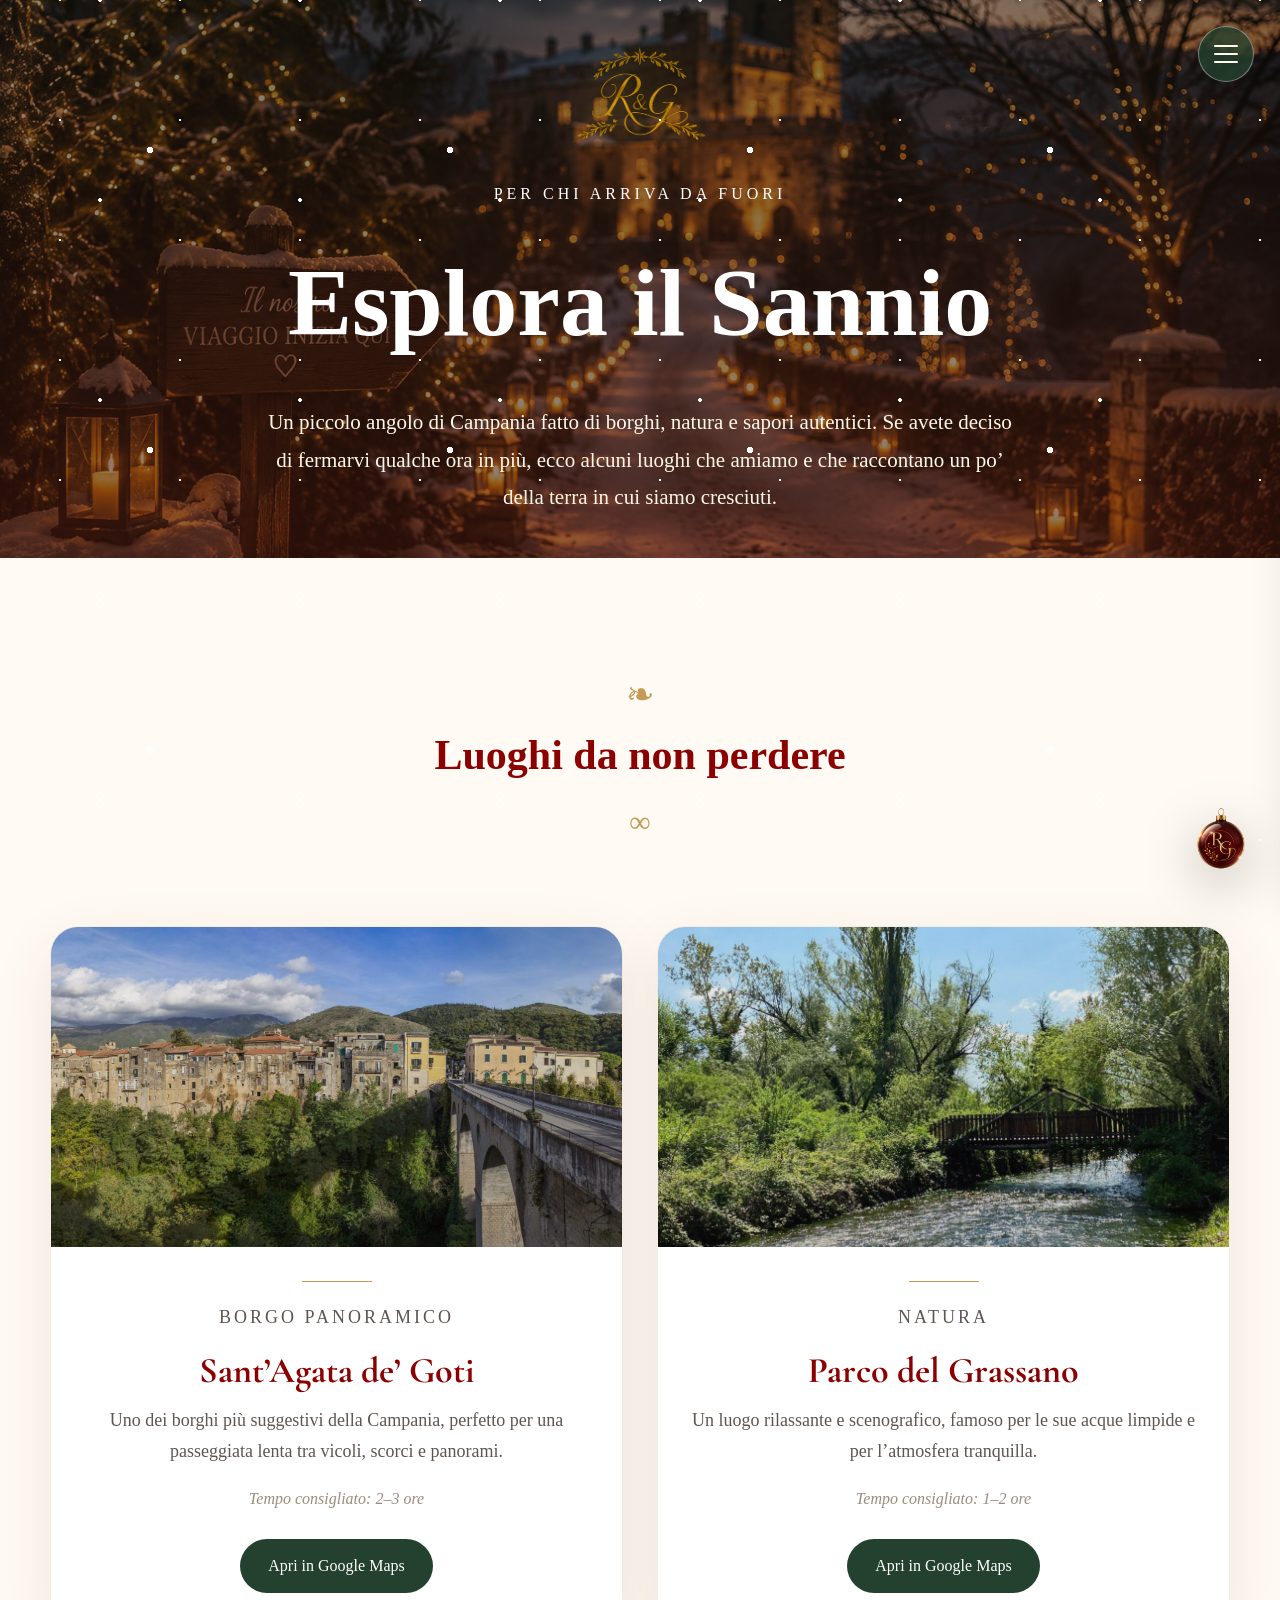
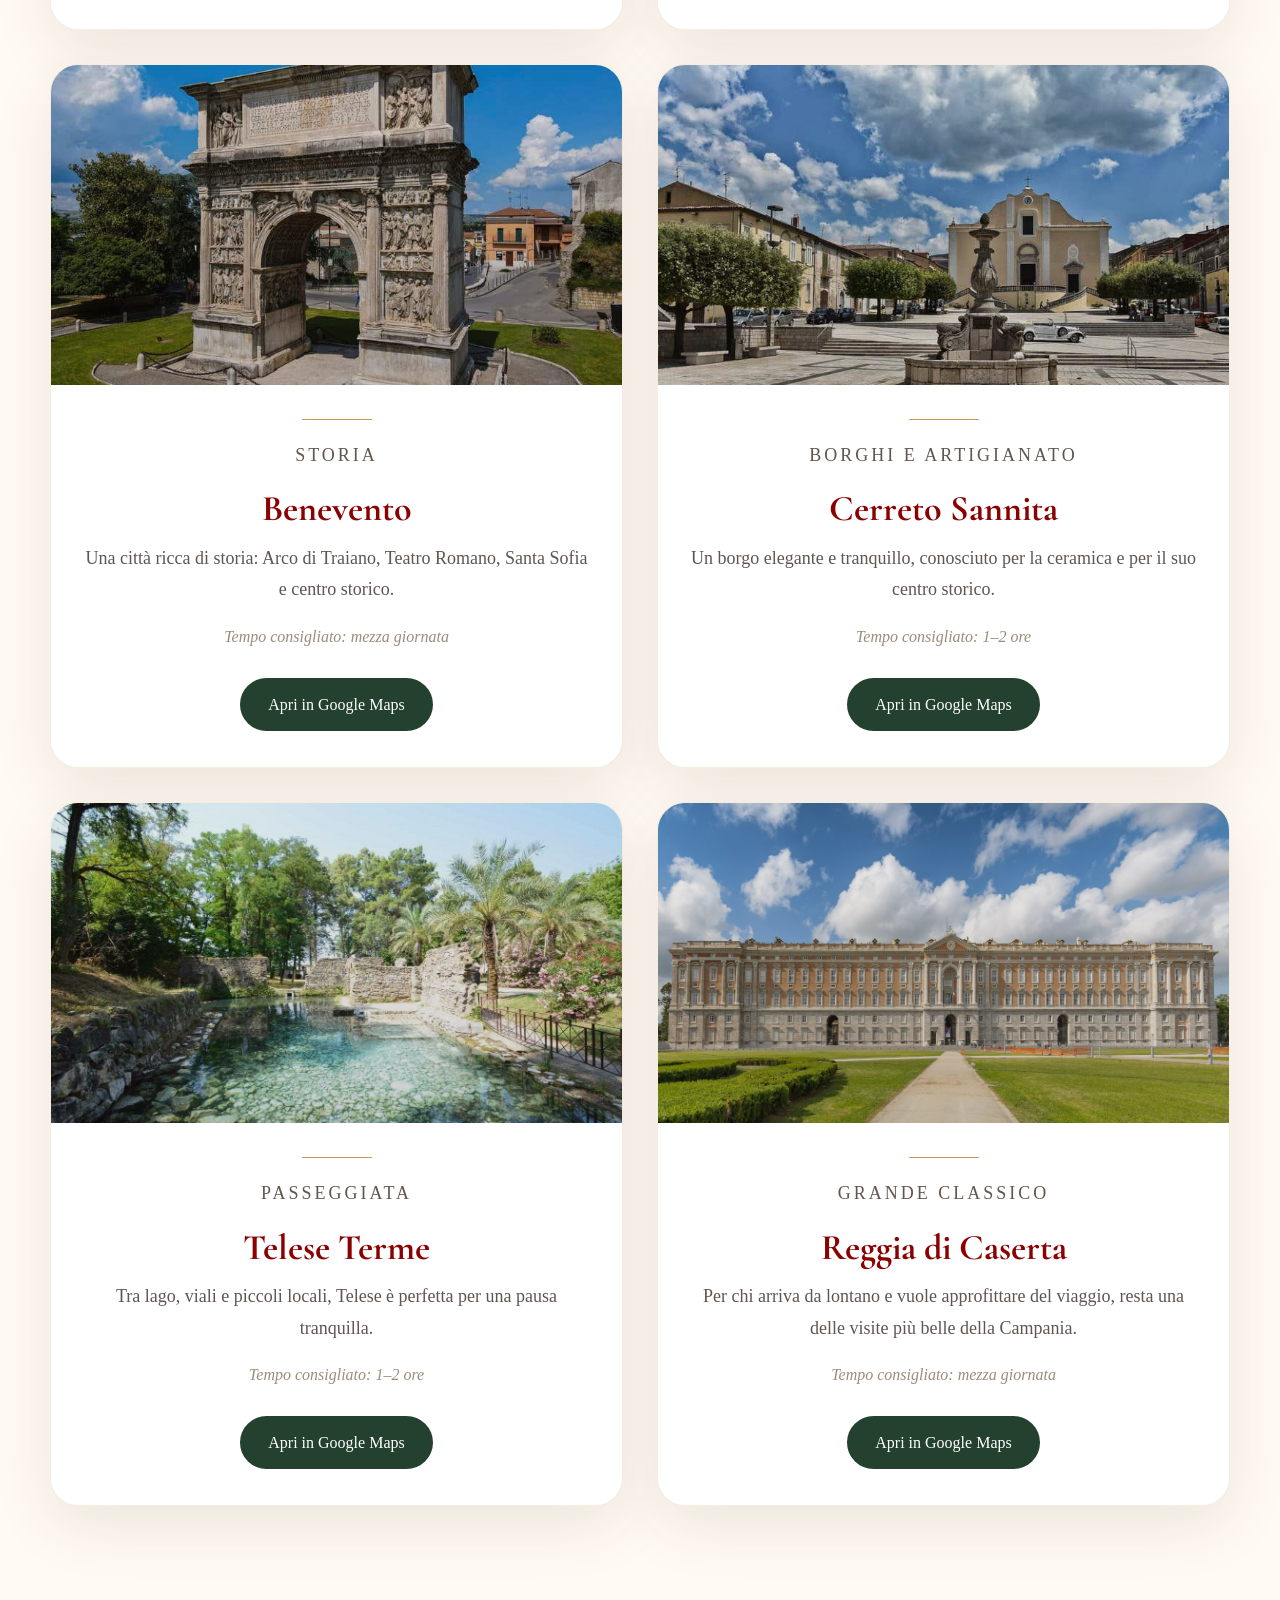
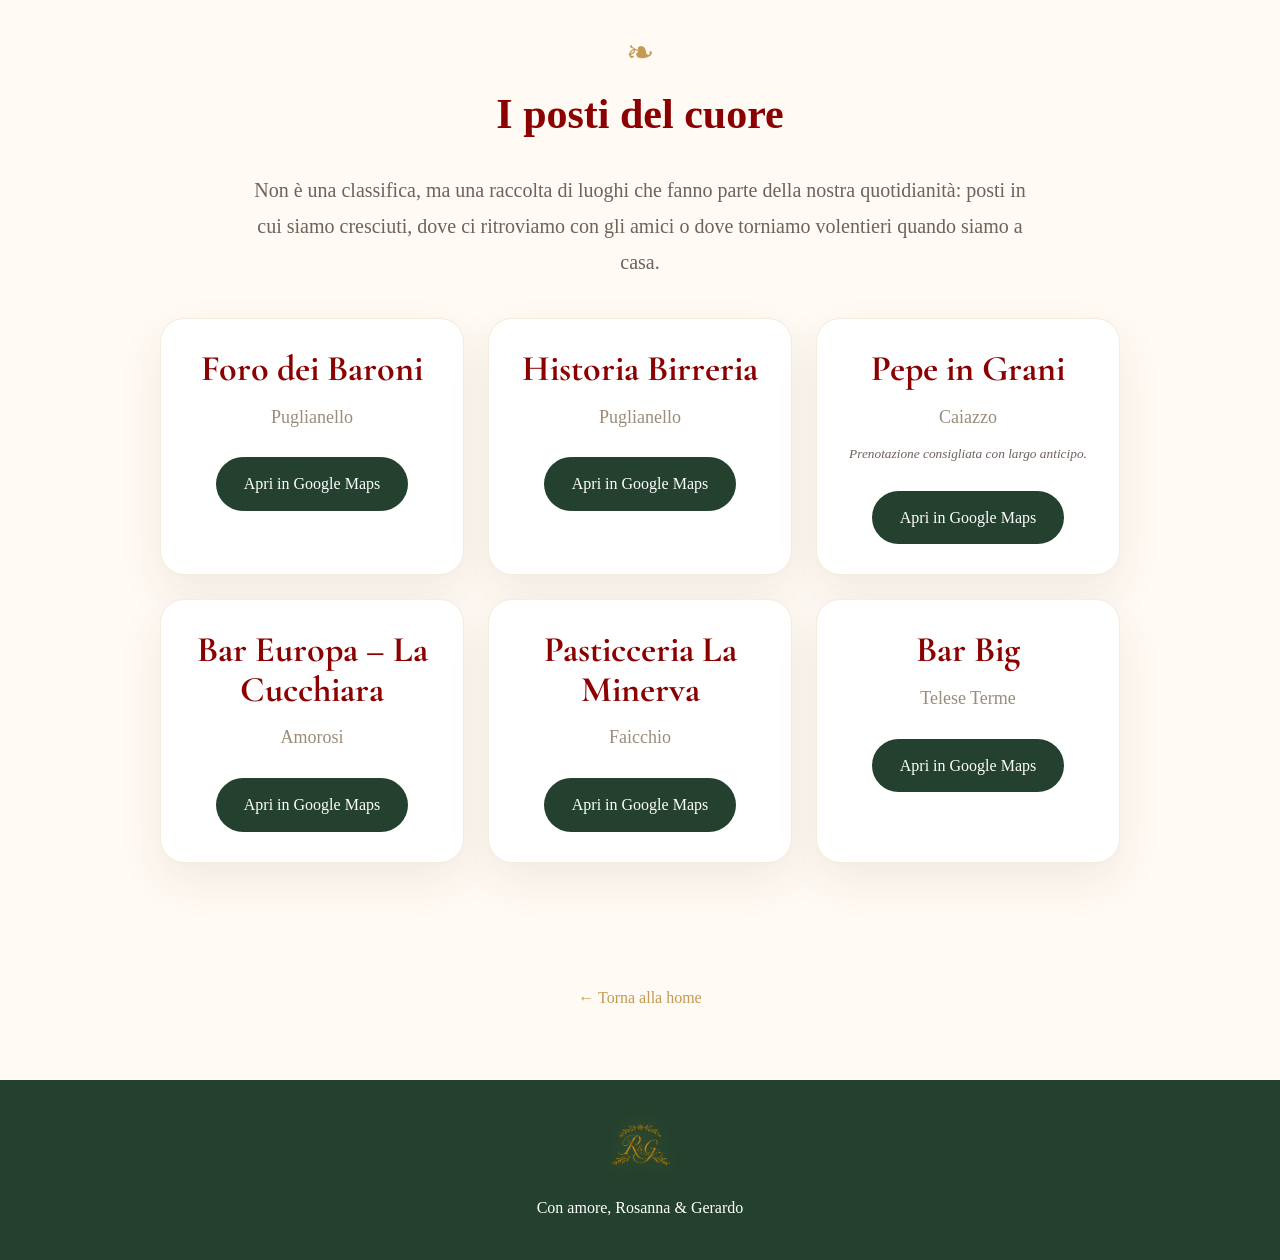
==== esplora/index.html @ 952ed840 "Aggiunta sezione esplora" ====
<!DOCTYPE html>
<html lang="it">
<head>
  <meta charset="UTF-8">
  <meta name="viewport" content="width=device-width, initial-scale=1.0">

  <title>Esplora il Sannio | Rosanna & Gerardo</title>

  <link rel="preconnect" href="https://fonts.googleapis.com">
  <link rel="preconnect" href="https://fonts.gstatic.com" crossorigin>
  <link href="https://fonts.googleapis.com/css2?family=Cormorant+Garamond:ital,wght@0,300;0,400;0,600;1,300;1,400;1,600&display=swap" rel="stylesheet">

  <link rel="stylesheet" href="../style.css?v=29">
</head>

<body class="esplora-page">

  <div class="snow"></div>

  <button class="menu-toggle" id="menuToggle" aria-label="Apri menu">
    <span></span>
    <span></span>
    <span></span>
  </button>

  <div class="side-overlay" id="sideOverlay"></div>

  <aside class="side-menu" id="sideMenu">
    <img src="../images/logo-hero.png" alt="Logo Rosanna e Gerardo" class="side-logo">

    <nav class="side-nav">
      <a href="../">Home</a>
      <a href="../location/">Location</a>
      <a href="../esplora/">Esplora il Sannio</a>
      <a href="../regali/">Lista Nozze</a>
    </nav>
  </aside>

  <header class="esplora-hero">
    <div class="hero">
      <img src="../images/logo-hero.png" alt="Logo Rosanna e Gerardo" class="hero-logo">

      <p class="eyebrow">Per chi arriva da fuori</p>
      <h1>Esplora il Sannio</h1>

      <p class="esplora-hero-text">
        Un piccolo angolo di Campania fatto di borghi, natura e sapori autentici.
        Se avete deciso di fermarvi qualche ora in più, ecco alcuni luoghi che amiamo
        e che raccontano un po’ della terra in cui siamo cresciuti.
      </p>
    </div>
  </header>

  <main class="esplora-main">

    <section class="esplora-intro">
      <p class="decor">❧</p>
      <h2>Luoghi da non perdere</h2>
      <p class="decor-line">∞</p>
    </section>

    <section class="must-see-grid">

      <article class="must-see-card">
        <div class="must-see-image santagata"></div>
        <div class="must-see-content">
          <p class="must-see-label">Borgo panoramico</p>
          <h3>Sant’Agata de’ Goti</h3>
          <p>
            Uno dei borghi più suggestivi della Campania, perfetto per una passeggiata lenta
            tra vicoli, scorci e panorami.
          </p>
          <span>Tempo consigliato: 2–3 ore</span>
          <a class="map-button" href="https://www.google.com/maps/search/?api=1&query=Sant%27Agata%20de%27%20Goti%20BN" target="_blank" rel="noopener noreferrer">
            Apri in Google Maps
          </a>
        </div>
      </article>

      <article class="must-see-card">
        <div class="must-see-image grassano"></div>
        <div class="must-see-content">
          <p class="must-see-label">Natura</p>
          <h3>Parco del Grassano</h3>
          <p>
            Un luogo rilassante e scenografico, famoso per le sue acque limpide
            e per l’atmosfera tranquilla.
          </p>
          <span>Tempo consigliato: 1–2 ore</span>
          <a class="map-button" href="https://www.google.com/maps/search/?api=1&query=Parco%20del%20Grassano%20San%20Salvatore%20Telesino%20BN" target="_blank" rel="noopener noreferrer">
            Apri in Google Maps
          </a>
        </div>
      </article>

      <article class="must-see-card">
        <div class="must-see-image benevento"></div>
        <div class="must-see-content">
          <p class="must-see-label">Storia</p>
          <h3>Benevento</h3>
          <p>
            Una città ricca di storia: Arco di Traiano, Teatro Romano, Santa Sofia
            e centro storico.
          </p>
          <span>Tempo consigliato: mezza giornata</span>
          <a class="map-button" href="https://www.google.com/maps/search/?api=1&query=Benevento%20centro%20storico" target="_blank" rel="noopener noreferrer">
            Apri in Google Maps
          </a>
        </div>
      </article>

      <article class="must-see-card">
        <div class="must-see-image cerreto"></div>
        <div class="must-see-content">
          <p class="must-see-label">Borghi e artigianato</p>
          <h3>Cerreto Sannita</h3>
          <p>
            Un borgo elegante e tranquillo, conosciuto per la ceramica
            e per il suo centro storico.
          </p>
          <span>Tempo consigliato: 1–2 ore</span>
          <a class="map-button" href="https://www.google.com/maps/search/?api=1&query=Cerreto%20Sannita%20BN" target="_blank" rel="noopener noreferrer">
            Apri in Google Maps
          </a>
        </div>
      </article>

      <article class="must-see-card">
        <div class="must-see-image telese"></div>
        <div class="must-see-content">
          <p class="must-see-label">Passeggiata</p>
          <h3>Telese Terme</h3>
          <p>
            Tra lago, viali e piccoli locali, Telese è perfetta per una pausa tranquilla.
          </p>
          <span>Tempo consigliato: 1–2 ore</span>
          <a class="map-button" href="https://www.google.com/maps/search/?api=1&query=Telese%20Terme%20BN" target="_blank" rel="noopener noreferrer">
            Apri in Google Maps
          </a>
        </div>
      </article>

      <article class="must-see-card">
        <div class="must-see-image caserta"></div>
        <div class="must-see-content">
          <p class="must-see-label">Grande classico</p>
          <h3>Reggia di Caserta</h3>
          <p>
            Per chi arriva da lontano e vuole approfittare del viaggio,
            resta una delle visite più belle della Campania.
          </p>
          <span>Tempo consigliato: mezza giornata</span>
          <a class="map-button" href="https://www.google.com/maps/search/?api=1&query=Reggia%20di%20Caserta" target="_blank" rel="noopener noreferrer">
            Apri in Google Maps
          </a>
        </div>
      </article>

    </section>

    <section class="heart-places-section">
      <p class="decor">❧</p>
      <h2>I posti del cuore</h2>

      <p class="heart-places-intro">
        Non è una classifica, ma una raccolta di luoghi che fanno parte della nostra quotidianità:
        posti in cui siamo cresciuti, dove ci ritroviamo con gli amici o dove torniamo volentieri
        quando siamo a casa.
      </p>

      <div class="heart-places-grid">

        <article class="heart-place-card">
          <h3>Foro dei Baroni</h3>
          <p>Puglianello</p>
          <a class="map-button" href="https://www.google.com/maps/search/?api=1&query=Il%20Foro%20dei%20Baroni%20Puglianello%20BN" target="_blank" rel="noopener noreferrer">
            Apri in Google Maps
          </a>
        </article>

        <article class="heart-place-card">
          <h3>Historia Birreria</h3>
          <p>Puglianello</p>
          <a class="map-button" href="https://www.google.com/maps/search/?api=1&query=Historia%20Birreria%20Puglianello%20BN" target="_blank" rel="noopener noreferrer">
            Apri in Google Maps
          </a>
        </article>

        <article class="heart-place-card">
          <h3>Pepe in Grani</h3>
          <p>Caiazzo</p>
          <small>Prenotazione consigliata con largo anticipo.</small>
          <a class="map-button" href="https://www.google.com/maps/search/?api=1&query=Pepe%20in%20Grani%20Caiazzo" target="_blank" rel="noopener noreferrer">
            Apri in Google Maps
          </a>
        </article>

        <article class="heart-place-card">
          <h3>Bar Europa – La Cucchiara</h3>
          <p>Amorosi</p>
          <a class="map-button" href="https://www.google.com/maps/search/?api=1&query=Bar%20Europa%20La%20Cucchiara%20Amorosi%20BN" target="_blank" rel="noopener noreferrer">
            Apri in Google Maps
          </a>
        </article>

        <article class="heart-place-card">
          <h3>Pasticceria La Minerva</h3>
          <p>Faicchio</p>
          <a class="map-button" href="https://www.google.com/maps/search/?api=1&query=Pasticceria%20La%20Minerva%20Faicchio%20BN" target="_blank" rel="noopener noreferrer">
            Apri in Google Maps
          </a>
        </article>

        <article class="heart-place-card">
          <h3>Bar Big</h3>
          <p>Telese Terme</p>
          <a class="map-button" href="https://www.google.com/maps/search/?api=1&query=Bar%20Big%20Telese%20Terme%20BN" target="_blank" rel="noopener noreferrer">
            Apri in Google Maps
          </a>
        </article>

      </div>
    </section>

    <div class="back-home">
      <a href="../">← Torna alla home</a>
    </div>

  </main>

  <footer>
    <img src="../images/logo-hero.png" alt="Logo Rosanna e Gerardo" class="footer-logo">
    <p>Con amore, Rosanna & Gerardo</p>
  </footer>

  <a class="floating-home" href="../" aria-label="Torna alla home">
    <img src="../images/torna-home.png" alt="Torna all’invito">
  </a>

  <script src="../script.js?v=29"></script>

</body>
</html>
---- style.css ----
*{
  box-sizing:border-box;
  margin:0;
  padding:0;
}

html{
  scroll-behavior:smooth;
  width:100%;
  overflow-x:hidden;
}

body{
  width:100%;
  overflow-x:hidden;
  font-family:Georgia,"Times New Roman",serif;
  background:#faf7f2;
  color:#2f2a28;
  line-height:1.6;
}

header{
  min-height:100vh;
  display:flex;
  align-items:center;
  justify-content:center;
  text-align:center;
  padding:40px 20px;
  color:white;
}

/* HOMEPAGE HERO */

.homepage-hero{
  position:relative;
  overflow:hidden;
  background:
    linear-gradient(rgba(18,43,30,.35),rgba(80,20,20,.45)),
    url("images/background-homepage-v2.png")
    center center/cover no-repeat;
  background-color:#120f0d;
}

.hero{
  max-width:850px;
}

.hero-homepage{
  width:100%;
  max-width:1100px;
  min-height:82vh;
  display:flex;
  flex-direction:column;
  align-items:center;
  justify-content:center;
  text-align:center;
  padding:34px 20px;
  position:relative;
  z-index:2;
}

.homepage-logo{
  width:330px;
  max-width:78vw;
  height:auto;
  margin-bottom:26px;
  filter:drop-shadow(0 0 18px rgba(212,175,55,.42));
  animation:fadeInLogo 1.4s ease both;
}

.homepage-eyebrow{
  font-size:14px;
  letter-spacing:6px;
  text-transform:uppercase;
  color:#f0d7a1;
  margin-bottom:16px;
  text-shadow:0 3px 14px rgba(0,0,0,.75);
}

.homepage-names{
  font-family:'Cormorant Garamond', Georgia, serif;
  font-size:clamp(58px,8vw,118px);
  line-height:.92;
  font-weight:600;
  color:#fff7e8;
  margin-bottom:24px;
  text-shadow:
    0 4px 18px rgba(0,0,0,.78),
    0 0 26px rgba(212,175,55,.18);
}

.homepage-date{
  font-size:clamp(21px,2.4vw,32px);
  letter-spacing:4px;
  text-transform:uppercase;
  color:#e9c879;
  text-shadow:0 4px 18px rgba(0,0,0,.78);
}

.homepage-button{
  margin-top:32px;
  display:inline-block;
  padding:15px 34px;
  border-radius:999px;
  text-decoration:none;
  background:rgba(255,255,255,.08);
  border:1px solid rgba(255,255,255,.38);
  color:white;
  backdrop-filter:blur(10px);
  transition:.25s ease;
  box-shadow:0 12px 30px rgba(0,0,0,.18);
}

.homepage-button:hover{
  transform:translateY(-2px);
  background:rgba(255,255,255,.14);
}

.eyebrow{
  text-transform:uppercase;
  letter-spacing:4px;
  margin-bottom:20px;
}

h1{
  font-size:clamp(48px,10vw,96px);
  margin-bottom:20px;
}

.date{
  font-size:24px;
  margin-bottom:30px;
}

.button{
  display:inline-block;
  padding:14px 30px;
  border-radius:999px;
  border:1px solid white;
  text-decoration:none;
  color:white;
}

/* NAVBAR */

nav{
  position:sticky;
  top:0;
  background:rgba(255,250,245,.96);
  backdrop-filter:blur(10px);
  -webkit-backdrop-filter:blur(10px);
  z-index:10;
  border-bottom:1px solid rgba(196,154,84,.14);
  box-shadow:0 10px 30px rgba(80,50,30,.04);
}

nav ul{
  display:flex;
  justify-content:center;
  align-items:center;
  gap:34px;
  list-style:none;
  padding:18px 16px;
  flex-wrap:wrap;
}

nav a{
  position:relative;
  text-decoration:none;
  color:#2f2a28;
  font-size:20px;
  line-height:1;
  transition:.25s ease;
}

nav a:not(.nav-lista-nozze)::after{
  content:"";
  position:absolute;
  left:50%;
  bottom:-9px;
  width:0;
  height:1px;
  background:#c49a54;
  transform:translateX(-50%);
  transition:.25s ease;
}

nav a:not(.nav-lista-nozze):hover{
  color:#8b0000;
}

nav a:not(.nav-lista-nozze):hover::after{
  width:70%;
}

.nav-lista-nozze{
  display:inline-flex;
  align-items:center;
  justify-content:center;
  gap:8px;
  padding:12px 24px;
  border-radius:999px;
  color:#8b0000;
  background:rgba(255,255,255,.58);
  border:1px solid rgba(196,154,84,.34);
  box-shadow:
    0 12px 26px rgba(80,50,30,.08),
    0 0 18px rgba(196,154,84,.12);
  transition:.28s ease;
}

.nav-lista-nozze:hover{
  transform:translateY(-2px);
  background:rgba(255,255,255,.86);
  border-color:rgba(196,154,84,.58);
  box-shadow:
    0 18px 34px rgba(80,50,30,.12),
    0 0 24px rgba(196,154,84,.22);
}

.nav-gift-icon{
  font-size:18px;
  line-height:1;
  display:inline-block;
  transform:translateY(-1px);
}

section{
  padding:80px 20px;
  max-width:1100px;
  margin:auto;
}

h2{
  text-align:center;
  font-size:42px;
  margin-bottom:24px;
  color:#8b0000;
}

.intro{
  text-align:center;
  max-width:700px;
  margin:auto;
}

.countdown-box{
  display:grid;
  grid-template-columns:repeat(4,1fr);
  gap:18px;
  margin-top:40px;
}

.countdown-item{
  background:white;
  border-radius:24px;
  padding:26px 16px;
  text-align:center;
}

.countdown-item span{
  display:block;
  font-size:42px;
  color:#8b0000;
}

.cards{
  display:grid;
  grid-template-columns:repeat(auto-fit,minmax(240px,1fr));
  gap:24px;
}

.card{
  background:white;
  padding:28px;
  border-radius:24px;
}

/* PROGRAMMA PREMIUM */

.programma-section{
  max-width:1180px;
  padding:96px 20px 92px;
  text-align:center;
}

.programma-header{
  max-width:760px;
  margin:0 auto 58px;
}

.programma-top-decoration{
  width:72px;
  height:auto;
  margin:0 auto 20px;
  display:block;
}

.programma-section h2{
  font-size:clamp(42px,6vw,70px);
  letter-spacing:0;
  text-transform:none;
  margin-bottom:14px;
  line-height:1.05;
}

.programma-divider{
  width:210px;
  height:auto;
  margin:0 auto 24px;
  display:block;
}

.programma-subtitle{
  max-width:760px;
  margin:0 auto;
  font-size:21px;
  line-height:1.7;
}

.programma-timeline{
  position:relative;
  max-width:980px;
  margin:42px auto 0;
  display:grid;
  grid-template-columns:repeat(4,1fr);
  gap:26px;
}

.programma-timeline::before{
  content:"";
  position:absolute;
  top:126px;
  left:7%;
  right:7%;
  height:1px;
  background:linear-gradient(90deg, transparent, rgba(196,154,84,.75), transparent);
}

.programma-item{
  position:relative;
  z-index:2;
  text-align:center;
}

.programma-icon-wrapper{
  width:126px;
  height:126px;
  margin:0 auto 28px;
  border:1px solid rgba(196,154,84,.34);
  border-radius:64px 64px 0 0;
  display:flex;
  align-items:center;
  justify-content:center;
  background:#faf7f2;
}

.programma-icon{
  width:66px;
  height:66px;
  object-fit:contain;
}

.programma-dot{
  width:13px;
  height:13px;
  background:#c49a54;
  border-radius:50%;
  margin:-35px auto 28px;
  position:relative;
  z-index:3;
  box-shadow:0 0 0 6px #faf7f2;
}

.programma-time{
  display:inline-block;
  color:#8b0000;
  font-size:30px;
  letter-spacing:2px;
  margin-bottom:16px;
  font-weight:bold;
  line-height:1;
}

.programma-item h3{
  font-size:19px;
  letter-spacing:3px;
  text-transform:uppercase;
  margin-bottom:10px;
  line-height:1.35;
}

.programma-small-divider{
  width:66px;
  height:auto;
  margin:0 auto 15px;
  display:block;
  opacity:.88;
}

.programma-item p{
  max-width:215px;
  margin:0 auto;
  font-size:16px;
  line-height:1.7;
}

.programma-footer{
  margin-top:68px;
}

.programma-footer-decoration{
  width:220px;
  height:auto;
  margin:0 auto 18px;
  display:block;
}

.programma-footer p{
  font-size:20px;
  line-height:1.7;
}

.gallery-grid{
  display:grid;
  grid-template-columns:repeat(auto-fit,minmax(250px,1fr));
  gap:20px;
}

.gallery-grid img{
  width:100%;
  height:320px;
  object-fit:cover;
  border-radius:24px;
}

form{
  display:grid;
  gap:16px;
  max-width:600px;
  margin:auto;
  background:white;
  padding:30px;
  border-radius:28px;
}

input,
select,
textarea{
  width:100%;
  padding:14px 16px;
  border-radius:14px;
  border:1px solid #d8c7bd;
}

textarea{
  min-height:120px;
}

button{
  padding:14px 24px;
  border:none;
  border-radius:999px;
  background:#8b0000;
  color:white;
  cursor:pointer;
}

/* RSVP PREMIUM */

#rsvp form{
  gap:22px;
  padding:42px;
}

#rsvp input,
#rsvp select,
#rsvp textarea{
  padding:18px 20px;
  border-radius:22px;
  font-size:18px;
  background:#fff;
  border:1px solid rgba(196,154,84,.32);
  font-family:inherit;
}

#rsvp textarea{
  min-height:105px;
  resize:none;
}

.hidden-fields{
  display:none;
}

.show-fields{
  display:grid;
  gap:22px;
}

#numero_pernottamento.show-fields{
  display:block;
}

.sleep-box{
  padding:4px 2px 0;
}

.sleep-title{
  font-size:24px;
  color:#8b0000;
  margin-bottom:10px;
  text-align:left;
}

.sleep-description{
  font-size:16px;
  line-height:1.7;
  color:#6d625c;
  margin-bottom:18px;
}

.rsvp-note{
  text-align:center;
  font-size:14px;
  color:#8c8178;
  line-height:1.6;
  margin-top:-4px;
}

#form-message{
  text-align:center;
  color:#23412e;
  font-size:15px;
}

@media(max-width:700px){

  #rsvp form{
    padding:28px 20px;
    gap:18px;
  }

  #rsvp input,
  #rsvp select,
  #rsvp textarea{
    font-size:16px;
    padding:16px 18px;
    border-radius:18px;
  }

  .sleep-title{
    font-size:22px;
  }

}

footer{
  text-align:center;
  padding:40px 20px;
  background:#23412e;
  color:white;
}

/* NEVE */

.snow{
  position:fixed;
  top:0;
  left:0;
  width:100%;
  height:100%;
  pointer-events:none;
  z-index:9999;
  overflow:hidden;
}

.snow::before,
.snow::after{
  content:"";
  position:absolute;
  top:-100%;
  left:0;
  width:100%;
  height:300%;
  background-image:
    radial-gradient(white 1px,transparent 1px),
    radial-gradient(white 2px,transparent 2px),
    radial-gradient(white 3px,transparent 3px);

  background-size:
    120px 120px,
    200px 200px,
    300px 300px;

  animation:snowFall 18s linear infinite;
}

.snow::after{
  animation-duration:28s;
  opacity:.5;
}

@keyframes snowFall{
  from{
    transform:translateY(-30%);
  }

  to{
    transform:translateY(30%);
  }
}

@media(max-width:700px){
  .countdown-box{
    grid-template-columns:repeat(2,1fr);
  }
}

/* SCHERMATA INVITO */

.invitation-screen {
  position: fixed;
  inset: 0;
  z-index: 20000;
  background:
    radial-gradient(circle at top, rgba(255,255,255,.25), transparent 35%),
    linear-gradient(135deg, #23412e, #8b0000);
  display: flex;
  align-items: center;
  justify-content: center;
  padding: 24px;
  transition: opacity 1s ease, visibility 1s ease;
}

.invitation-screen.hidden {
  opacity: 0;
  visibility: hidden;
  pointer-events: none;
}

.envelope-card {
  position: relative;
  width: min(92vw, 520px);
  min-height: 330px;
  background: #faf2e8;
  border-radius: 18px;
  box-shadow: 0 30px 80px rgba(0,0,0,.35);
  overflow: hidden;
}

.envelope-flap {
  position: absolute;
  top: 0;
  left: 0;
  width: 100%;
  height: 55%;
  background: #e5cfbb;
  clip-path: polygon(0 0, 100% 0, 50% 100%);
  z-index: 3;
  transform-origin: top;
  transition: transform 1s ease;
}

.invitation-screen.opening .envelope-flap {
  transform: rotateX(180deg);
}

.envelope-content {
  position: relative;
  z-index: 4;
  text-align: center;
  padding: 80px 34px 40px;
  color: #2f2a28;
}

.envelope-content h2 {
  font-size: clamp(38px, 8vw, 62px);
  margin: 12px 0;
  color: #8b0000;
}

.invitation-small {
  text-transform: uppercase;
  letter-spacing: 3px;
  font-size: 12px;
  color: #23412e;
}

.invitation-date {
  font-size: 20px;
  color: #23412e;
}

.open-invitation-button {
  margin-top: 26px;
  padding: 14px 30px;
  border-radius: 999px;
  border: none;
  background: #8b0000;
  color: white;
  font-family: inherit;
  font-size: 16px;
  cursor: pointer;
}

/* LOCATION PAGE */

.location-hero{
  min-height:60vh;
}

.location-card{
  max-width:700px;
  margin:40px auto 0;
  background:white;
  padding:40px;
  border-radius:28px;
  text-align:center;
  box-shadow:0 20px 50px rgba(0,0,0,.08);
}

.location-card h3{
  font-size:32px;
  margin-bottom:14px;
  color:#8b0000;
}

.location-card p{
  margin-bottom:26px;
  font-size:18px;
}

.map-button{
  display:inline-block;
  padding:14px 28px;
  border-radius:999px;
  background:#23412e;
  color:white;
  text-decoration:none;
  transition:.25s ease;
}

.map-button:hover{
  transform:translateY(-2px);
  background:#183021;
}

/* LOCATION PAGE PREMIUM */

.location-page {
  background: #fffaf3;
}

.location-page .location-hero {
  min-height: 42vh;
  background:
    linear-gradient(rgba(20, 20, 15, .55), rgba(70, 25, 15, .55)),
    url("images/viale.png")
    center/cover no-repeat;
  position: relative;
}

.location-page .location-hero::after {
  content: "";
  position: absolute;
  left: 0;
  right: 0;
  bottom: -1px;
  height: 70px;
  background: #fffaf3;
  border-radius: 50% 50% 0 0 / 100% 100% 0 0;
}

.location-main {
  position: relative;
  padding: 30px 20px 60px;
}

.location-intro {
  text-align: center;
  padding: 0 20px 30px;
}

.location-intro h2 {
  color: #8b0000;
  font-size: clamp(34px, 5vw, 52px);
}

.decor {
  color: #c49a54;
  font-size: 34px;
}

.decor-line {
  color: #c49a54;
  font-size: 30px;
  margin-top: -16px;
}

.locations-grid {
  display: grid;
  grid-template-columns: repeat(2, minmax(280px, 1fr));
  gap: 40px;
  max-width: 1180px;
  margin: 0 auto;
}

.venue-card {
  background: white;
  border-radius: 18px;
  padding: 26px 26px 34px;
  text-align: center;
  box-shadow: 0 20px 60px rgba(80, 50, 30, .12);
  border: 1px solid rgba(196, 154, 84, .18);
}

.venue-card img {
  width: 100%;
  height: 310px;
  object-fit: contain;
  margin-bottom: 12px;
}

.venue-type {
  color: #8b0000;
  font-weight: bold;
  font-size: 20px;
  margin-top: 8px;
}

.venue-card h3 {
  font-size: 28px;
  color: #2f2a28;
  margin: 6px 0;
}

.venue-place {
  color: #9b8c7a;
  font-size: 18px;
  margin-bottom: 20px;
}

.location-page .map-button {
  display: inline-block;
  background: #23412e;
  color: white;
  padding: 13px 28px;
  border-radius: 999px;
  text-decoration: none;
  box-shadow: 0 10px 24px rgba(35, 65, 46, .22);
}

.back-home {
  text-align: center;
  margin-top: 42px;
}

.back-home a {
  color: #c49a54;
  text-decoration: none;
  font-size: 16px;
}

@media (max-width: 800px) {
  .locations-grid {
    grid-template-columns: 1fr;
  }

  .venue-card img {
    height: 240px;
  }
}

/* LOGO */

.hero-logo {
  width: 230px;
  max-width: 72%;
  height: auto;
  margin: 0 auto 24px;
  display: block;
  filter: drop-shadow(0 0 14px rgba(212, 175, 55, .45));
  animation: fadeInLogo 1.4s ease both;
}

.location-logo {
  width: 190px;
}

.invitation-logo {
  width: 170px;
  max-width: 72%;
  height: auto;
  margin: 0 auto 16px;
  display: block;
  filter: drop-shadow(0 0 10px rgba(212, 175, 55, .35));
}

.footer-logo {
  width: 105px;
  height: auto;
  margin-bottom: 14px;
  filter: drop-shadow(0 0 8px rgba(212, 175, 55, .35));
}

@keyframes fadeInLogo {
  from {
    opacity: 0;
    transform: translateY(-12px) scale(.96);
  }

  to {
    opacity: 1;
    transform: translateY(0) scale(1);
  }
}

.card,
.countdown-item,
.venue-card,
form {
  box-shadow: 0 18px 45px rgba(80, 50, 30, .08);
  border: 1px solid rgba(196, 154, 84, .16);
}

.button:hover,
button:hover,
.map-button:hover {
  transform: translateY(-2px);
}

.button,
button,
.map-button {
  transition:.25s ease;
}

/* MOBILE */

@media(max-width:900px) {
  nav ul{
    gap:22px;
  }

  nav a{
    font-size:18px;
  }

  .nav-lista-nozze{
    padding:10px 18px;
  }

  .programma-section{
    padding:82px 18px;
  }

  .programma-timeline{
    max-width:520px;
    grid-template-columns:1fr;
    gap:46px;
  }

  .programma-timeline::before{
    top:0;
    bottom:0;
    left:50%;
    right:auto;
    width:1px;
    height:auto;
    background:linear-gradient(180deg, transparent, rgba(196,154,84,.65), transparent);
  }

  .programma-item{
    background:#faf7f2;
    padding-bottom:4px;
  }

  .programma-dot{
    box-shadow:0 0 0 7px #faf7f2;
  }
}

@media(max-width:700px) {
  html,
  body{
    width:100%;
    overflow-x:hidden;
  }

  header{
    min-height:100svh;
    padding:0;
  }

  .homepage-hero{
    width:100%;
    min-height:100svh;
    padding:0;
    background:
      linear-gradient(rgba(18,43,30,.52),rgba(80,20,20,.60)),
      url("images/background-homepage-v2.png")
      72% center/cover no-repeat;
    background-color:#120f0d;
  }

  .hero-homepage{
    width:100%;
    max-width:none;
    min-height:100svh;
    padding:92px 22px 76px;
    justify-content:center;
  }

  .homepage-logo{
    width:180px;
    max-width:62vw;
    margin-bottom:24px;
  }

  .homepage-eyebrow{
    font-size:11px;
    letter-spacing:5px;
    margin-bottom:16px;
  }

  .homepage-names{
    font-size:clamp(48px,15.5vw,66px);
    line-height:.96;
    max-width:94vw;
    margin-bottom:24px;
    overflow-wrap:normal;
  }

  .homepage-date{
    font-size:17px;
    letter-spacing:4px;
    white-space:nowrap;
  }

  .homepage-button{
    max-width:88vw;
    margin-top:30px;
    padding:14px 28px;
    font-size:15px;
    line-height:1.2;
  }

  nav ul{
    gap:16px;
    padding:14px 10px;
  }

  nav a{
    font-size:17px;
  }

  .nav-lista-nozze{
    padding:9px 15px;
  }

  .nav-gift-icon{
    font-size:16px;
  }

  .hero-logo {
    width: 180px;
    margin-bottom: 18px;
  }

  .invitation-logo {
    width: 135px;
  }

  .location-logo {
    width: 155px;
  }

  .programma-top-decoration{
    width:58px;
  }

  .programma-section h2{
    font-size:clamp(34px,11vw,50px);
  }

  .programma-divider{
    width:160px;
  }

  .programma-subtitle{
    font-size:18px;
  }

  .programma-icon-wrapper{
    width:112px;
    height:112px;
  }

  .programma-icon{
    width:58px;
    height:58px;
  }

  .programma-time{
    font-size:26px;
  }

  .programma-item h3{
    font-size:18px;
    letter-spacing:2.5px;
  }

  .programma-footer-decoration{
    width:190px;
  }

  .programma-footer p{
    font-size:18px;
  }
}

/* REGALI PAGE */

.regali-page{
  background:#faf7f2;
}

.regali-hero{
  max-width:900px;
  margin:0 auto;
  text-align:center;
  padding:90px 20px 40px;
}

.regali-intro{
  max-width:760px;
  margin:24px auto 0;
  font-size:20px;
  line-height:1.9;
  color:#6d625c;
}

.regali-grid{
  max-width:1200px;
  margin:30px auto 90px;
  display:grid;
  grid-template-columns:repeat(2,minmax(320px,1fr));
  gap:36px;
  padding:0 20px;
}

.regalo-card{
  background:white;
  border-radius:28px;
  overflow:hidden;
  box-shadow:0 20px 50px rgba(80,50,30,.10);
  border:1px solid rgba(196,154,84,.14);
  transition:.35s ease;
}

.regalo-card:hover{
  transform:translateY(-4px);
  box-shadow:0 28px 70px rgba(80,50,30,.16);
}

.regalo-card img{
  width:100%;
  height:340px;
  object-fit:cover;
  display:block;
}

.regalo-content{
  padding:30px;
  text-align:center;
}

.regalo-content h2{
  font-size:34px;
  margin-bottom:16px;
  color:#8b0000;
}

.regalo-content p{
  font-size:18px;
  line-height:1.8;
  color:#4d4541;
  margin-bottom:22px;
}

.regalo-content span{
  display:block;
  font-size:15px;
  line-height:1.7;
  color:#9b8c7a;
  margin-bottom:26px;
  font-style:italic;
}

.regalo-content button{
  background:#23412e;
  color:white;
  border:none;
  padding:14px 28px;
  border-radius:999px;
  font-size:15px;
  cursor:pointer;
  transition:.25s ease;
  box-shadow:0 12px 24px rgba(35,65,46,.18);
}

.regalo-content button:hover{
  transform:translateY(-2px);
  background:#183021;
}

@media(max-width:900px){

  .regali-grid{
    grid-template-columns:1fr;
    gap:28px;
  }

  .regalo-card img{
    height:280px;
  }

  .regali-intro{
    font-size:18px;
  }

  .regalo-content h2{
    font-size:30px;
  }
}

/* FLOATING HOME BUTTON */

.floating-home{
  position:fixed;
  right:22px;
  bottom:22px;
  width:74px;
  height:74px;
  z-index:9998;
  display:flex;
  align-items:center;
  justify-content:center;
  text-decoration:none;
  background:transparent;
  border:none;
  border-radius:50%;
  filter:drop-shadow(0 14px 26px rgba(0,0,0,.28));
  transition:.25s ease;
}

.floating-home img{
  width:100%;
  height:100%;
  object-fit:contain;
  display:block;
}

.floating-home:hover{
  transform:translateY(-3px) scale(1.04);
  filter:
    drop-shadow(0 18px 34px rgba(0,0,0,.32))
    drop-shadow(0 0 18px rgba(212,175,55,.35));
}

.floating-home::after{
  content:"Torna alla home";
  position:absolute;
  right:86px;
  white-space:nowrap;
  background:rgba(35,65,46,.92);
  color:#fff7e8;
  padding:10px 14px;
  border-radius:999px;
  font-size:13px;
  opacity:0;
  pointer-events:none;
  transform:translateX(8px);
  transition:.25s ease;
  box-shadow:0 10px 24px rgba(0,0,0,.16);
}

.floating-home:hover::after{
  opacity:1;
  transform:translateX(0);
}

@media(max-width:700px){

  .floating-home{
    width:62px;
    height:62px;
    right:14px;
    bottom:14px;
  }

  .floating-home::after{
    display:none;
  }
}

/* GIFT MODAL */

.gift-modal{
  position:fixed;
  inset:0;
  background:rgba(20,15,12,.58);
  backdrop-filter:blur(8px);
  z-index:20000;
  display:none;
  align-items:center;
  justify-content:center;
  padding:22px;
}

.gift-modal.open{
  display:flex;
}

.gift-modal-box{
  width:min(92vw,620px);
  max-height:90vh;
  overflow:auto;
  background:#fffaf3;
  border-radius:30px;
  padding:34px;
  position:relative;
  box-shadow:0 30px 90px rgba(0,0,0,.32);
  border:1px solid rgba(196,154,84,.24);
}

.gift-close{
  position:absolute;
  top:18px;
  right:18px;
  width:40px;
  height:40px;
  padding:0;
  background:transparent;
  color:#8b0000;
  font-size:24px;
}

.gift-modal-box h2{
  font-size:40px;
  margin-bottom:14px;
}

.gift-modal-text{
  text-align:center;
  color:#6d625c;
  font-size:18px;
  line-height:1.7;
  margin-bottom:24px;
}

#giftForm{
  box-shadow:none;
  border:none;
  padding:0;
  background:transparent;
}

.iban-box{
  display:none;
  margin-top:24px;
  padding:22px;
  border-radius:22px;
  background:rgba(196,154,84,.10);
  border:1px dashed rgba(196,154,84,.55);
}

.iban-box.open{
  display:block;
}

.iban-box p{
  margin-bottom:16px;
  color:#2f2a28;
}

.iban-details{
  display:grid;
  gap:8px;
  margin-bottom:18px;
  word-break:break-word;
}

.iban-details span{
  color:#6d625c;
}

.iban-details button{
  justify-self:start;
  background:#23412e;
  font-size:14px;
  padding:10px 18px;
}

.confirm-transfer{
  width:100%;
  margin-top:8px;
}

@media(max-width:700px){
  .gift-modal-box{
    padding:28px 20px;
    border-radius:24px;
  }

  .gift-modal-box h2{
    font-size:32px;
  }
}

/* GIFT SUCCESS POPUP */

.gift-success{
  position:fixed;
  inset:0;
  background:rgba(20,15,12,.45);
  backdrop-filter:blur(8px);
  z-index:25000;
  display:none;
  align-items:center;
  justify-content:center;
  padding:22px;
}

.gift-success.open{
  display:flex;
}

.gift-success-box{
  width:min(90vw,520px);
  background:#fffaf3;
  border-radius:30px;
  padding:36px 28px;
  text-align:center;
  box-shadow:0 30px 90px rgba(0,0,0,.32);
  border:1px solid rgba(196,154,84,.24);
}

.gift-success-box h2{
  color:#8b0000;
  font-size:40px;
  margin-bottom:16px;
}

.gift-success-box p{
  color:#6d625c;
  font-size:18px;
  line-height:1.7;
}

/* HAMBURGER MENU */

.menu-toggle{
  position:fixed;
  top:26px;
  right:26px;
  width:56px;
  height:56px;
  padding:0;
  border-radius:50%;
  background:rgba(35,65,46,.78);
  border:1px solid rgba(255,255,255,.38);
  display:flex;
  flex-direction:column;
  align-items:center;
  justify-content:center;
  gap:6px;
  cursor:pointer;
  z-index:30000;
  box-shadow:0 12px 30px rgba(0,0,0,.22);
}

.menu-toggle span{
  width:24px;
  height:2px;
  background:#fff7e8;
  border-radius:999px;
  display:block;
  transition:.3s ease;
  transform-origin:center;
}

.menu-toggle.open span:nth-child(1){
  transform:translateY(8px) rotate(45deg);
}

.menu-toggle.open span:nth-child(2){
  opacity:0;
}

.menu-toggle.open span:nth-child(3){
  transform:translateY(-8px) rotate(-45deg);
}

.side-overlay{
  position:fixed;
  inset:0;
  background:rgba(15,10,8,.36);
  backdrop-filter:blur(4px);
  opacity:0;
  visibility:hidden;
  transition:.35s ease;
  z-index:19998;
}

.side-overlay.open{
  opacity:1;
  visibility:visible;
}

.side-menu{
  position:fixed;
  top:0;
  right:-340px;
  width:310px;
  max-width:82vw;
  height:100vh;
  background:#fffaf3;
  border-left:1px solid rgba(196,154,84,.22);
  box-shadow:-14px 0 45px rgba(0,0,0,.16);
  padding:34px 30px;
  z-index:20000;
  transition:right .42s cubic-bezier(.77,0,.18,1);
  display:flex;
  flex-direction:column;
}

.side-menu.open{
  right:0;
}

.side-logo{
  width:130px;
  margin:24px auto 42px;
  display:block;
}

.side-menu .side-nav{
  position:static;
  display:flex;
  flex-direction:column;
  align-items:flex-start;
  gap:22px;
  padding:0;
  background:transparent;
  box-shadow:none;
  border:none;
  backdrop-filter:none;
}

.side-menu .side-nav a{
  color:#2f2a28;
  text-decoration:none;
  font-family:'Cormorant Garamond', Georgia, serif;
  font-size:30px;
  line-height:1.1;
}

.side-menu .side-nav a:hover{
  color:#8b0000;
}

@media(max-width:700px){
  .menu-toggle{
    width:48px;
    height:48px;
    top:16px;
    right:16px;
    gap:5px;
  }

  .menu-toggle span{
    width:22px;
  }

  .side-menu{
    width:72vw;
    max-width:300px;
    padding:30px 22px;
  }

  .side-logo{
    width:92px;
    margin:18px auto 34px;
  }

  .side-menu .side-nav{
    gap:20px;
  }

  .side-menu .side-nav a{
    font-size:24px;
  }
}

/* MOBILE HERO FIX */
@media(max-width:900px){
  html,
  body{
    width:100%;
    overflow-x:hidden;
  }

  .homepage-hero,
  .snow{
    max-width:100vw;
    overflow:hidden;
  }

  .hero-homepage{
    box-sizing:border-box;
  }
}

@media(max-width:900px){

  .menu-toggle{
    width:48px;
    height:48px;
    top:16px;
    right:16px;
    gap:5px;
  }

  .menu-toggle span{
    width:22px;
  }

  .side-menu{
    width:280px;
    max-width:68vw;
    right:-300px;
    padding:30px 22px;
  }

  .side-menu.open{
    right:0;
  }

  .side-logo{
    width:82px;
    margin:18px auto 34px;
  }

  .side-menu .side-nav{
    gap:18px;
  }

  .side-menu .side-nav a{
    font-size:22px;
  }

}

/* LOCATION HERO MOBILE FIX */

.location-page .location-hero .hero{
  position:relative;
  z-index:2;
}

@media(max-width:700px){

  .location-page .location-hero{
    min-height:68svh;
    padding:90px 20px 120px;
    align-items:center;
  }

  .location-page .location-hero h1{
    font-size:clamp(46px,14vw,70px);
    line-height:.95;
    margin-bottom:14px;
  }

  .location-page .location-hero::after{
    height:46px;
  }

}

/* MUSIC PLAYER */

.music-player{
  position:fixed;
  left:20px;
  bottom:20px;
  z-index:30000;
}

#musicToggle{
  background:rgba(35,65,46,.92);
  color:#fff7e8;
  border:none;
  border-radius:999px;
  padding:12px 18px;
  font-size:14px;
  cursor:pointer;
  backdrop-filter:blur(10px);
  box-shadow:0 10px 24px rgba(0,0,0,.22);
  transition:.25s ease;
}

#musicToggle:hover{
  transform:translateY(-2px);
}

@media(max-width:700px){

  .music-player{
    left:14px;
    bottom:14px;
  }

  #musicToggle{
    font-size:13px;
    padding:10px 16px;
  }

}

/* ESPLORA IL SANNIO */

.esplora-page{
  background:#fffaf3;
}

.esplora-hero{
  min-height:62vh;
  background:
    linear-gradient(rgba(20,20,15,.50),rgba(70,25,15,.58)),
    url("images/viale.png") center/cover no-repeat;
}

.esplora-hero-text{
  max-width:760px;
  margin:24px auto 0;
  font-size:21px;
  line-height:1.8;
  color:#fff7e8;
}

.esplora-main{
  padding:30px 20px 70px;
}

.esplora-intro,
.heart-places-section{
  text-align:center;
  max-width:1000px;
  margin:0 auto;
}

.must-see-grid{
  max-width:1180px;
  margin:0 auto 90px;
  display:grid;
  grid-template-columns:repeat(2,minmax(320px,1fr));
  gap:34px;
  padding:0;
}

.must-see-card{
  background:white;
  border-radius:28px;
  overflow:hidden;
  border:1px solid rgba(196,154,84,.18);
  box-shadow:0 20px 60px rgba(80,50,30,.10);
  transition:.35s ease;
}

.must-see-card:hover{
  transform:translateY(-4px);
  box-shadow:0 28px 70px rgba(80,50,30,.16);
}

.must-see-image{
  height:320px;
  background:#e8ddd1;
  background-size:cover;
  background-position:center;
  background-repeat:no-repeat;
  position:relative;
  transition:.7s ease;
}

.must-see-image::after{
  content:"";
  position:absolute;
  inset:0;
  background:linear-gradient(
    rgba(60,35,20,.08),
    rgba(35,20,15,.20)
  );
}

.must-see-card:hover .must-see-image{
  transform:scale(1.04);
}

.must-see-image.santagata{
  background-image:url("images/esplora/santagata-de-goti.jpg");
}

.must-see-image.grassano{
  background-image:url("images/esplora/parco-del-grassano.jpg");
}

.must-see-image.benevento{
  background-image:url("images/esplora/benevento.jpg");
}

.must-see-image.cerreto{
  background-image:url("images/esplora/cerreto-sannita.jpg");
}

.must-see-image.telese{
  background-image:url("images/esplora/telese-terme.jpg");
}

.must-see-image.caserta{
  background-image:url("images/esplora/reggia-di-caserta.jpg");
}

.must-see-image.acquedotto{
  background-image:url("images/esplora/acquedotto-carolino.jpg");
}

.must-see-content{
  padding:34px 30px 36px;
  text-align:center;
  background:white;
  position:relative;
  z-index:2;
}

.must-see-content::before{
  content:"";
  display:block;
  width:70px;
  height:1px;
  background:#c49a54;
  margin:0 auto 20px;
}

.must-see-label{
  color:#c49a54;
  text-transform:uppercase;
  letter-spacing:3px;
  font-size:12px;
  margin-bottom:10px;
}

.must-see-content h3,
.heart-place-card h3{
  font-family:'Cormorant Garamond', Georgia, serif;
  font-size:36px;
  color:#8b0000;
  line-height:1.1;
  margin-bottom:14px;
}

.must-see-content p{
  color:#5f5650;
  font-size:18px;
  line-height:1.75;
  margin-bottom:18px;
}

.must-see-content span{
  display:block;
  color:#9b8c7a;
  font-style:italic;
  margin-bottom:22px;
}

.heart-places-section{
  padding-top:30px;
}

.heart-places-intro{
  max-width:780px;
  margin:0 auto 38px;
  font-size:20px;
  line-height:1.8;
  color:#6d625c;
}

.heart-places-grid{
  display:grid;
  grid-template-columns:repeat(3,minmax(220px,1fr));
  gap:24px;
  max-width:1050px;
  margin:0 auto;
}

.heart-place-card{
  background:white;
  border-radius:24px;
  padding:30px 24px;
  border:1px solid rgba(196,154,84,.18);
  box-shadow:0 18px 45px rgba(80,50,30,.08);
  text-align:center;
}

.heart-place-card p{
  color:#9b8c7a;
  font-size:18px;
  margin-bottom:20px;
}

.heart-place-card small{
  display:block;
  color:#6d625c;
  font-style:italic;
  margin:-8px 0 20px;
}

.heart-place-card .map-button,
.must-see-content .map-button{
  margin-top:6px;
}

@media(max-width:900px){
  .must-see-grid{
    grid-template-columns:1fr;
  }

  .heart-places-grid{
    grid-template-columns:1fr;
  }

  .esplora-hero{
    min-height:70svh;
    padding:90px 20px 100px;
  }

  .esplora-hero-text{
    font-size:18px;
  }

  .must-see-image{
    height:250px;
  }
}
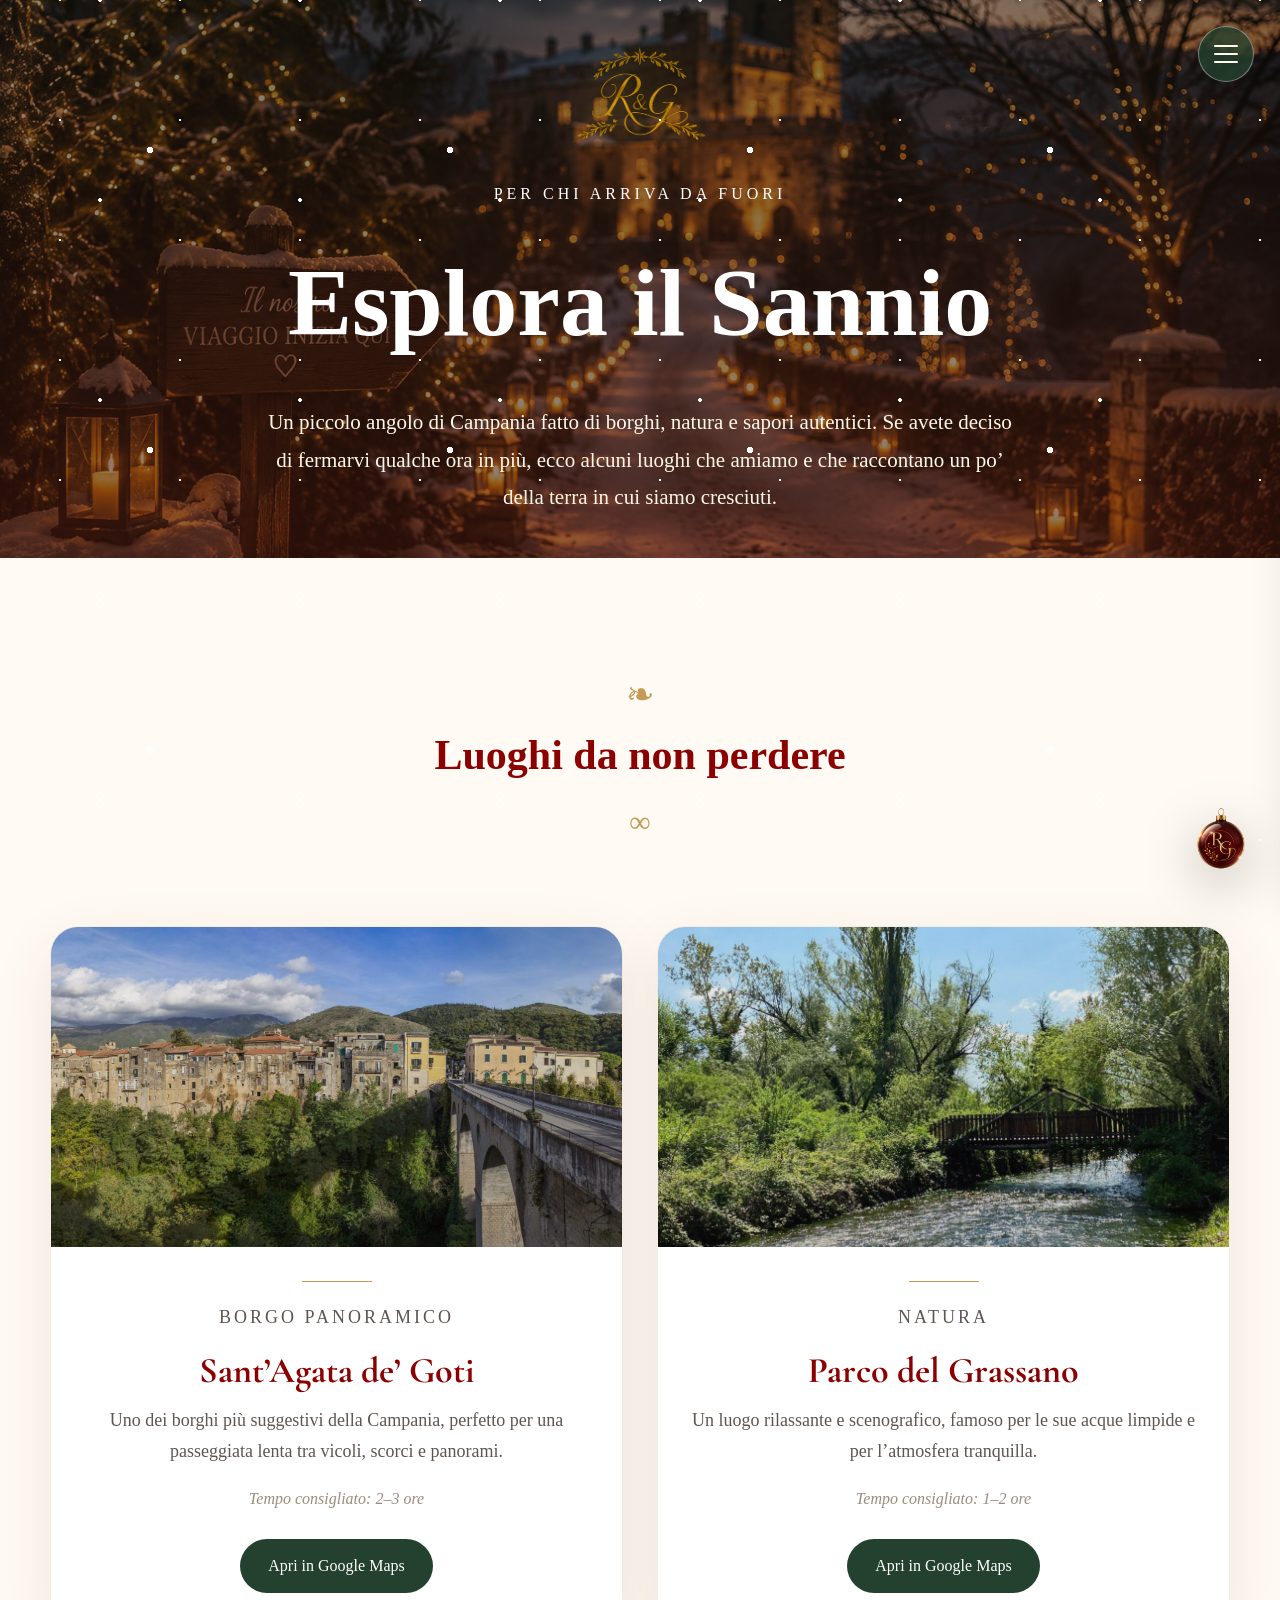
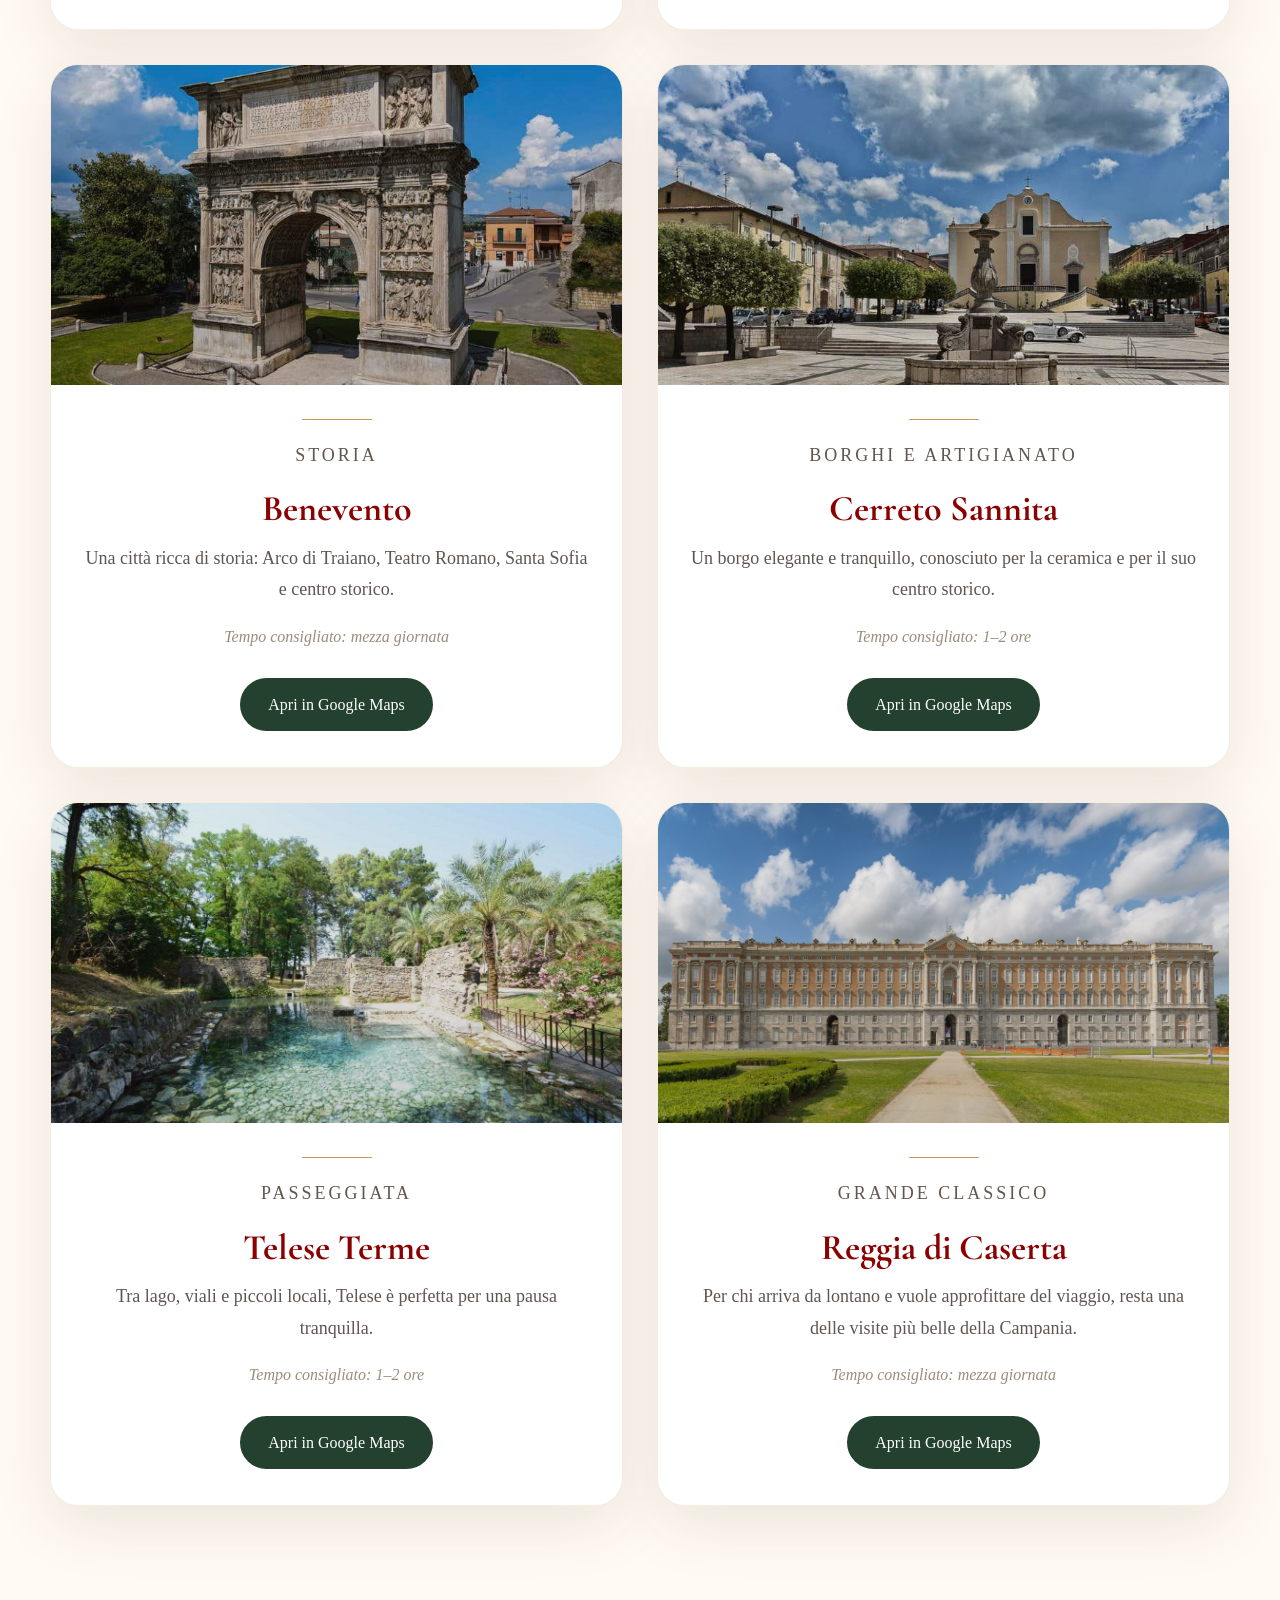
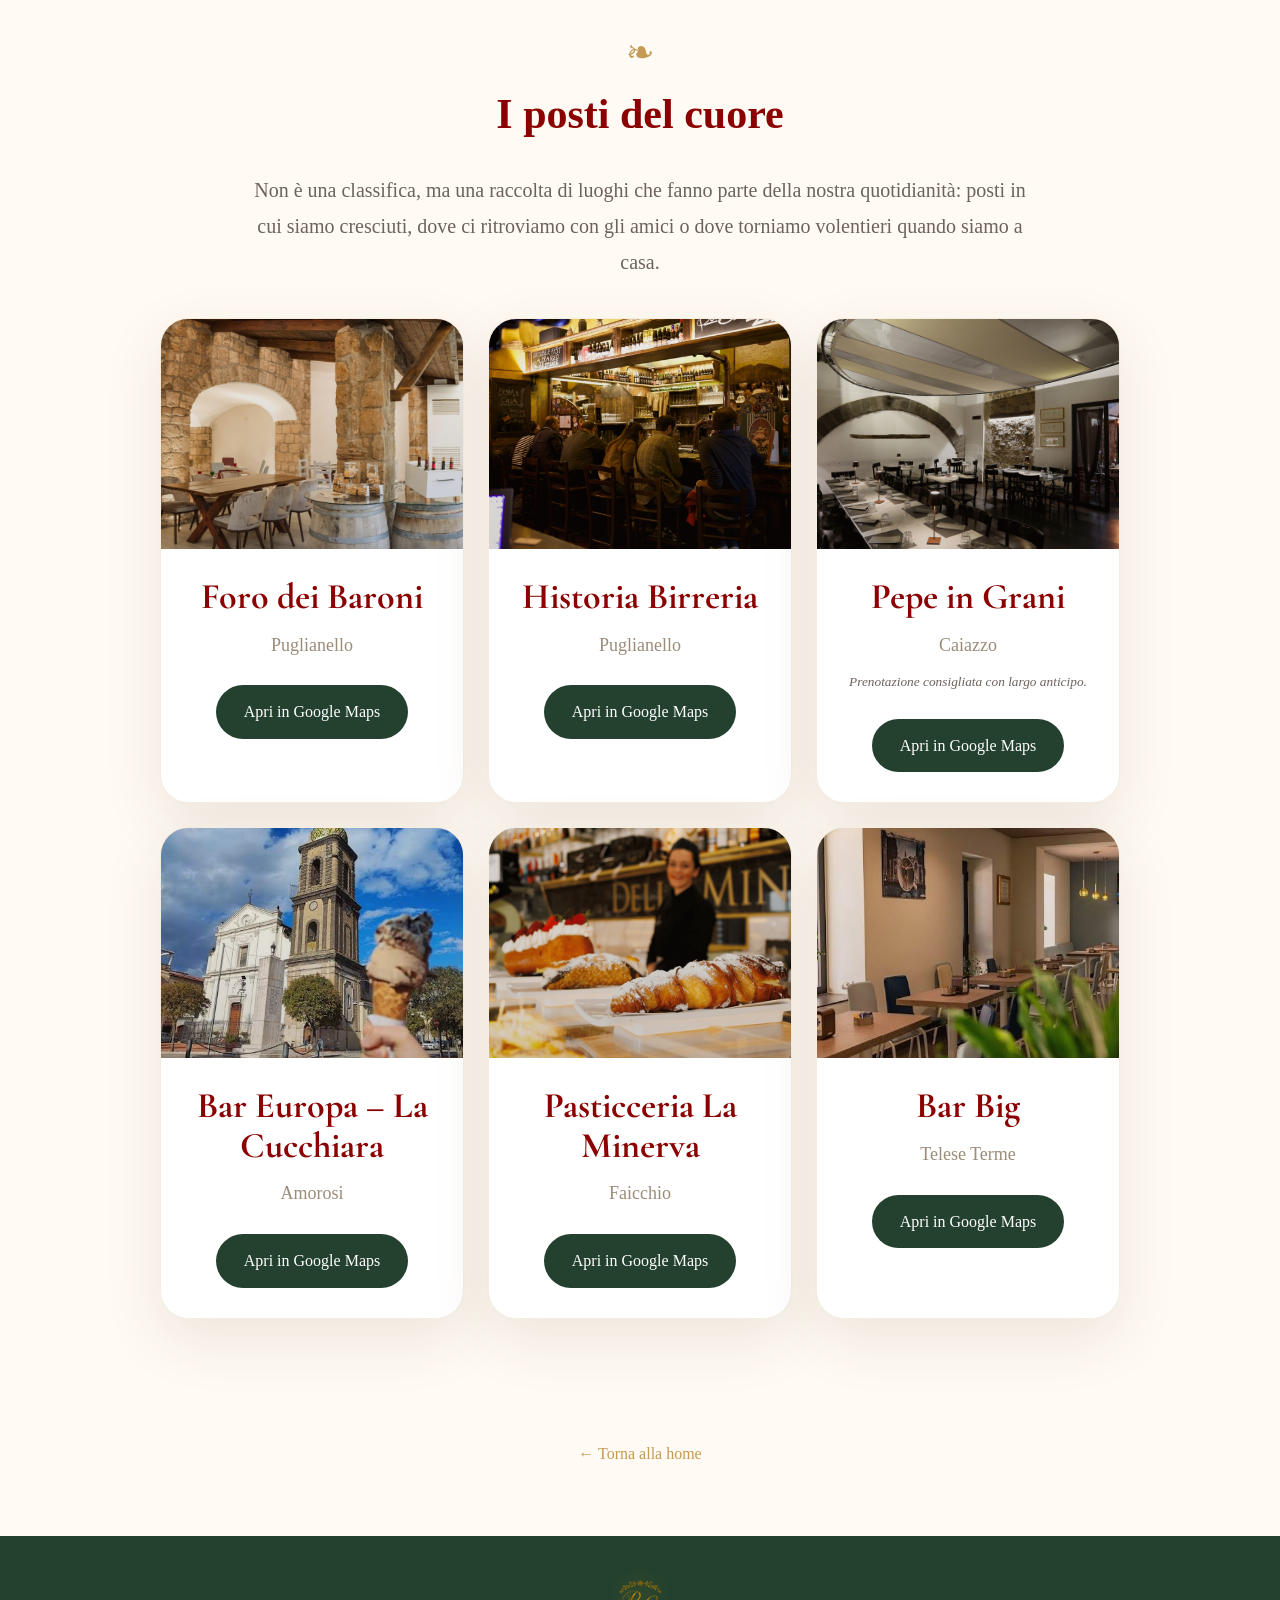
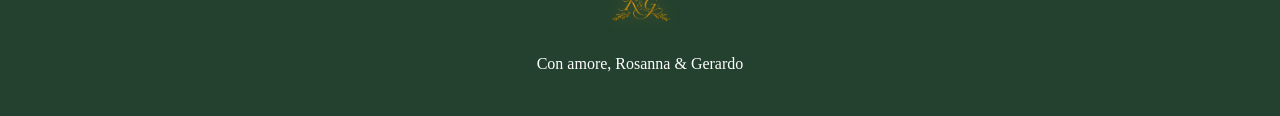
==== commit b84b81eb: "Aggiorna pagina Esplora il Sannio" ====
--- a/esplora/index.html
+++ b/esplora/index.html
@@ -10,7 +10,7 @@
   <link rel="preconnect" href="https://fonts.gstatic.com" crossorigin>
   <link href="https://fonts.googleapis.com/css2?family=Cormorant+Garamond:ital,wght@0,300;0,400;0,600;1,300;1,400;1,600&display=swap" rel="stylesheet">
 
-  <link rel="stylesheet" href="../style.css?v=29">
+  <link rel="stylesheet" href="../style.css?v=30">
 </head>
 
 <body class="esplora-page">
@@ -66,14 +66,9 @@
         <div class="must-see-content">
           <p class="must-see-label">Borgo panoramico</p>
           <h3>Sant’Agata de’ Goti</h3>
-          <p>
-            Uno dei borghi più suggestivi della Campania, perfetto per una passeggiata lenta
-            tra vicoli, scorci e panorami.
-          </p>
+          <p>Uno dei borghi più suggestivi della Campania, perfetto per una passeggiata lenta tra vicoli, scorci e panorami.</p>
           <span>Tempo consigliato: 2–3 ore</span>
-          <a class="map-button" href="https://www.google.com/maps/search/?api=1&query=Sant%27Agata%20de%27%20Goti%20BN" target="_blank" rel="noopener noreferrer">
-            Apri in Google Maps
-          </a>
+          <a class="map-button" href="https://www.google.com/maps/search/?api=1&query=Sant%27Agata%20de%27%20Goti%20BN" target="_blank" rel="noopener noreferrer">Apri in Google Maps</a>
         </div>
       </article>
 
@@ -82,14 +77,9 @@
         <div class="must-see-content">
           <p class="must-see-label">Natura</p>
           <h3>Parco del Grassano</h3>
-          <p>
-            Un luogo rilassante e scenografico, famoso per le sue acque limpide
-            e per l’atmosfera tranquilla.
-          </p>
+          <p>Un luogo rilassante e scenografico, famoso per le sue acque limpide e per l’atmosfera tranquilla.</p>
           <span>Tempo consigliato: 1–2 ore</span>
-          <a class="map-button" href="https://www.google.com/maps/search/?api=1&query=Parco%20del%20Grassano%20San%20Salvatore%20Telesino%20BN" target="_blank" rel="noopener noreferrer">
-            Apri in Google Maps
-          </a>
+          <a class="map-button" href="https://www.google.com/maps/search/?api=1&query=Parco%20del%20Grassano%20San%20Salvatore%20Telesino%20BN" target="_blank" rel="noopener noreferrer">Apri in Google Maps</a>
         </div>
       </article>
 
@@ -98,14 +88,9 @@
         <div class="must-see-content">
           <p class="must-see-label">Storia</p>
           <h3>Benevento</h3>
-          <p>
-            Una città ricca di storia: Arco di Traiano, Teatro Romano, Santa Sofia
-            e centro storico.
-          </p>
+          <p>Una città ricca di storia: Arco di Traiano, Teatro Romano, Santa Sofia e centro storico.</p>
           <span>Tempo consigliato: mezza giornata</span>
-          <a class="map-button" href="https://www.google.com/maps/search/?api=1&query=Benevento%20centro%20storico" target="_blank" rel="noopener noreferrer">
-            Apri in Google Maps
-          </a>
+          <a class="map-button" href="https://www.google.com/maps/search/?api=1&query=Benevento%20centro%20storico" target="_blank" rel="noopener noreferrer">Apri in Google Maps</a>
         </div>
       </article>
 
@@ -114,14 +99,9 @@
         <div class="must-see-content">
           <p class="must-see-label">Borghi e artigianato</p>
           <h3>Cerreto Sannita</h3>
-          <p>
-            Un borgo elegante e tranquillo, conosciuto per la ceramica
-            e per il suo centro storico.
-          </p>
+          <p>Un borgo elegante e tranquillo, conosciuto per la ceramica e per il suo centro storico.</p>
           <span>Tempo consigliato: 1–2 ore</span>
-          <a class="map-button" href="https://www.google.com/maps/search/?api=1&query=Cerreto%20Sannita%20BN" target="_blank" rel="noopener noreferrer">
-            Apri in Google Maps
-          </a>
+          <a class="map-button" href="https://www.google.com/maps/search/?api=1&query=Cerreto%20Sannita%20BN" target="_blank" rel="noopener noreferrer">Apri in Google Maps</a>
         </div>
       </article>
 
@@ -130,13 +110,9 @@
         <div class="must-see-content">
           <p class="must-see-label">Passeggiata</p>
           <h3>Telese Terme</h3>
-          <p>
-            Tra lago, viali e piccoli locali, Telese è perfetta per una pausa tranquilla.
-          </p>
+          <p>Tra lago, viali e piccoli locali, Telese è perfetta per una pausa tranquilla.</p>
           <span>Tempo consigliato: 1–2 ore</span>
-          <a class="map-button" href="https://www.google.com/maps/search/?api=1&query=Telese%20Terme%20BN" target="_blank" rel="noopener noreferrer">
-            Apri in Google Maps
-          </a>
+          <a class="map-button" href="https://www.google.com/maps/search/?api=1&query=Telese%20Terme%20BN" target="_blank" rel="noopener noreferrer">Apri in Google Maps</a>
         </div>
       </article>
 
@@ -145,14 +121,9 @@
         <div class="must-see-content">
           <p class="must-see-label">Grande classico</p>
           <h3>Reggia di Caserta</h3>
-          <p>
-            Per chi arriva da lontano e vuole approfittare del viaggio,
-            resta una delle visite più belle della Campania.
-          </p>
+          <p>Per chi arriva da lontano e vuole approfittare del viaggio, resta una delle visite più belle della Campania.</p>
           <span>Tempo consigliato: mezza giornata</span>
-          <a class="map-button" href="https://www.google.com/maps/search/?api=1&query=Reggia%20di%20Caserta" target="_blank" rel="noopener noreferrer">
-            Apri in Google Maps
-          </a>
+          <a class="map-button" href="https://www.google.com/maps/search/?api=1&query=Reggia%20di%20Caserta" target="_blank" rel="noopener noreferrer">Apri in Google Maps</a>
         </div>
       </article>
 
@@ -171,52 +142,46 @@
       <div class="heart-places-grid">
 
         <article class="heart-place-card">
+          <div class="heart-place-image foro"></div>
           <h3>Foro dei Baroni</h3>
           <p>Puglianello</p>
-          <a class="map-button" href="https://www.google.com/maps/search/?api=1&query=Il%20Foro%20dei%20Baroni%20Puglianello%20BN" target="_blank" rel="noopener noreferrer">
-            Apri in Google Maps
-          </a>
-        </article>
-
-        <article class="heart-place-card">
+          <a class="map-button" href="https://www.google.com/maps/search/?api=1&query=Il%20Foro%20dei%20Baroni%20Puglianello%20BN" target="_blank" rel="noopener noreferrer">Apri in Google Maps</a>
+        </article>
+
+        <article class="heart-place-card">
+          <div class="heart-place-image historia"></div>
           <h3>Historia Birreria</h3>
           <p>Puglianello</p>
-          <a class="map-button" href="https://www.google.com/maps/search/?api=1&query=Historia%20Birreria%20Puglianello%20BN" target="_blank" rel="noopener noreferrer">
-            Apri in Google Maps
-          </a>
-        </article>
-
-        <article class="heart-place-card">
+          <a class="map-button" href="https://www.google.com/maps/search/?api=1&query=Historia%20Birreria%20Puglianello%20BN" target="_blank" rel="noopener noreferrer">Apri in Google Maps</a>
+        </article>
+
+        <article class="heart-place-card">
+          <div class="heart-place-image pepe"></div>
           <h3>Pepe in Grani</h3>
           <p>Caiazzo</p>
           <small>Prenotazione consigliata con largo anticipo.</small>
-          <a class="map-button" href="https://www.google.com/maps/search/?api=1&query=Pepe%20in%20Grani%20Caiazzo" target="_blank" rel="noopener noreferrer">
-            Apri in Google Maps
-          </a>
-        </article>
-
-        <article class="heart-place-card">
+          <a class="map-button" href="https://www.google.com/maps/search/?api=1&query=Pepe%20in%20Grani%20Caiazzo" target="_blank" rel="noopener noreferrer">Apri in Google Maps</a>
+        </article>
+
+        <article class="heart-place-card">
+          <div class="heart-place-image europa"></div>
           <h3>Bar Europa – La Cucchiara</h3>
           <p>Amorosi</p>
-          <a class="map-button" href="https://www.google.com/maps/search/?api=1&query=Bar%20Europa%20La%20Cucchiara%20Amorosi%20BN" target="_blank" rel="noopener noreferrer">
-            Apri in Google Maps
-          </a>
-        </article>
-
-        <article class="heart-place-card">
+          <a class="map-button" href="https://www.google.com/maps/search/?api=1&query=Bar%20Europa%20La%20Cucchiara%20Amorosi%20BN" target="_blank" rel="noopener noreferrer">Apri in Google Maps</a>
+        </article>
+
+        <article class="heart-place-card">
+          <div class="heart-place-image minerva"></div>
           <h3>Pasticceria La Minerva</h3>
           <p>Faicchio</p>
-          <a class="map-button" href="https://www.google.com/maps/search/?api=1&query=Pasticceria%20La%20Minerva%20Faicchio%20BN" target="_blank" rel="noopener noreferrer">
-            Apri in Google Maps
-          </a>
-        </article>
-
-        <article class="heart-place-card">
+          <a class="map-button" href="https://www.google.com/maps/search/?api=1&query=Pasticceria%20La%20Minerva%20Faicchio%20BN" target="_blank" rel="noopener noreferrer">Apri in Google Maps</a>
+        </article>
+
+        <article class="heart-place-card">
+          <div class="heart-place-image big"></div>
           <h3>Bar Big</h3>
           <p>Telese Terme</p>
-          <a class="map-button" href="https://www.google.com/maps/search/?api=1&query=Bar%20Big%20Telese%20Terme%20BN" target="_blank" rel="noopener noreferrer">
-            Apri in Google Maps
-          </a>
+          <a class="map-button" href="https://www.google.com/maps/search/?api=1&query=Bar%20Big%20Telese%20Terme%20BN" target="_blank" rel="noopener noreferrer">Apri in Google Maps</a>
         </article>
 
       </div>
@@ -237,7 +202,7 @@
     <img src="../images/torna-home.png" alt="Torna all’invito">
   </a>
 
-  <script src="../script.js?v=29"></script>
+  <script src="../script.js?v=30"></script>
 
 </body>
 </html>
--- a/style.css
+++ b/style.css
@@ -1771,7 +1771,8 @@
   padding:0;
 }
 
-.must-see-card{
+.must-see-card,
+.heart-place-card{
   background:white;
   border-radius:28px;
   overflow:hidden;
@@ -1780,13 +1781,14 @@
   transition:.35s ease;
 }
 
-.must-see-card:hover{
+.must-see-card:hover,
+.heart-place-card:hover{
   transform:translateY(-4px);
   box-shadow:0 28px 70px rgba(80,50,30,.16);
 }
 
-.must-see-image{
-  height:320px;
+.must-see-image,
+.heart-place-image{
   background:#e8ddd1;
   background-size:cover;
   background-position:center;
@@ -1795,7 +1797,16 @@
   transition:.7s ease;
 }
 
-.must-see-image::after{
+.must-see-image{
+  height:320px;
+}
+
+.heart-place-image{
+  height:230px;
+}
+
+.must-see-image::after,
+.heart-place-image::after{
   content:"";
   position:absolute;
   inset:0;
@@ -1805,7 +1816,8 @@
   );
 }
 
-.must-see-card:hover .must-see-image{
+.must-see-card:hover .must-see-image,
+.heart-place-card:hover .heart-place-image{
   transform:scale(1.04);
 }
 
@@ -1835,6 +1847,30 @@
 
 .must-see-image.acquedotto{
   background-image:url("images/esplora/acquedotto-carolino.jpg");
+}
+
+.heart-place-image.foro{
+  background-image:url("images/esplora/foro-dei-baroni.jpg");
+}
+
+.heart-place-image.historia{
+  background-image:url("images/esplora/historia-birreria.jpg");
+}
+
+.heart-place-image.pepe{
+  background-image:url("images/esplora/pepe-in-grani.jpg");
+}
+
+.heart-place-image.europa{
+  background-image:url("images/esplora/bar-europa-la-cucchiara.jpg");
+}
+
+.heart-place-image.minerva{
+  background-image:url("images/esplora/pasticceria-la-minerva.jpg");
+}
+
+.heart-place-image.big{
+  background-image:url("images/esplora/bar-big.jpg");
 }
 
 .must-see-content{
@@ -1906,25 +1942,26 @@
 }
 
 .heart-place-card{
-  background:white;
-  border-radius:24px;
-  padding:30px 24px;
-  border:1px solid rgba(196,154,84,.18);
-  box-shadow:0 18px 45px rgba(80,50,30,.08);
+  padding-bottom:30px;
   text-align:center;
+}
+
+.heart-place-card h3{
+  padding:28px 22px 0;
 }
 
 .heart-place-card p{
   color:#9b8c7a;
   font-size:18px;
   margin-bottom:20px;
+  padding:0 22px;
 }
 
 .heart-place-card small{
   display:block;
   color:#6d625c;
   font-style:italic;
-  margin:-8px 0 20px;
+  margin:-8px 22px 20px;
 }
 
 .heart-place-card .map-button,
@@ -1933,10 +1970,7 @@
 }
 
 @media(max-width:900px){
-  .must-see-grid{
-    grid-template-columns:1fr;
-  }
-
+  .must-see-grid,
   .heart-places-grid{
     grid-template-columns:1fr;
   }
@@ -1953,4 +1987,8 @@
   .must-see-image{
     height:250px;
   }
+
+  .heart-place-image{
+    height:230px;
+  }
 }
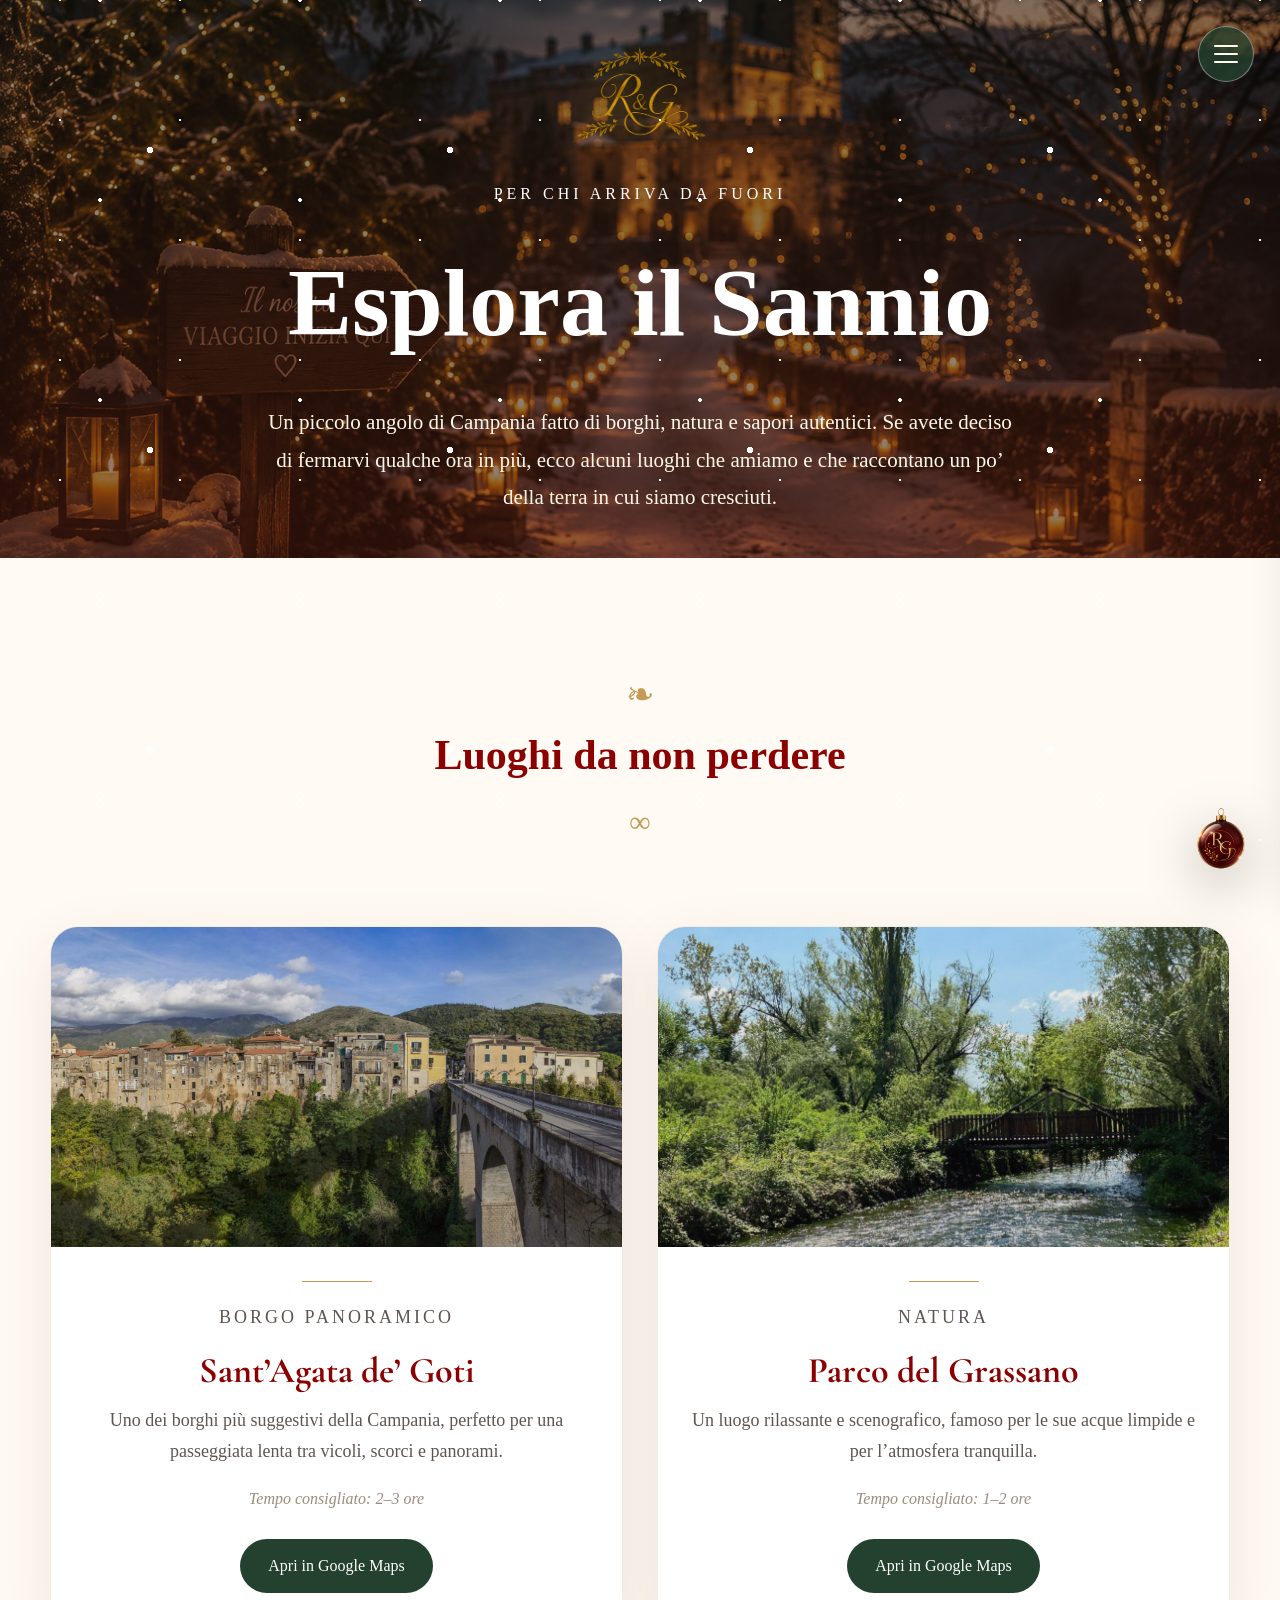
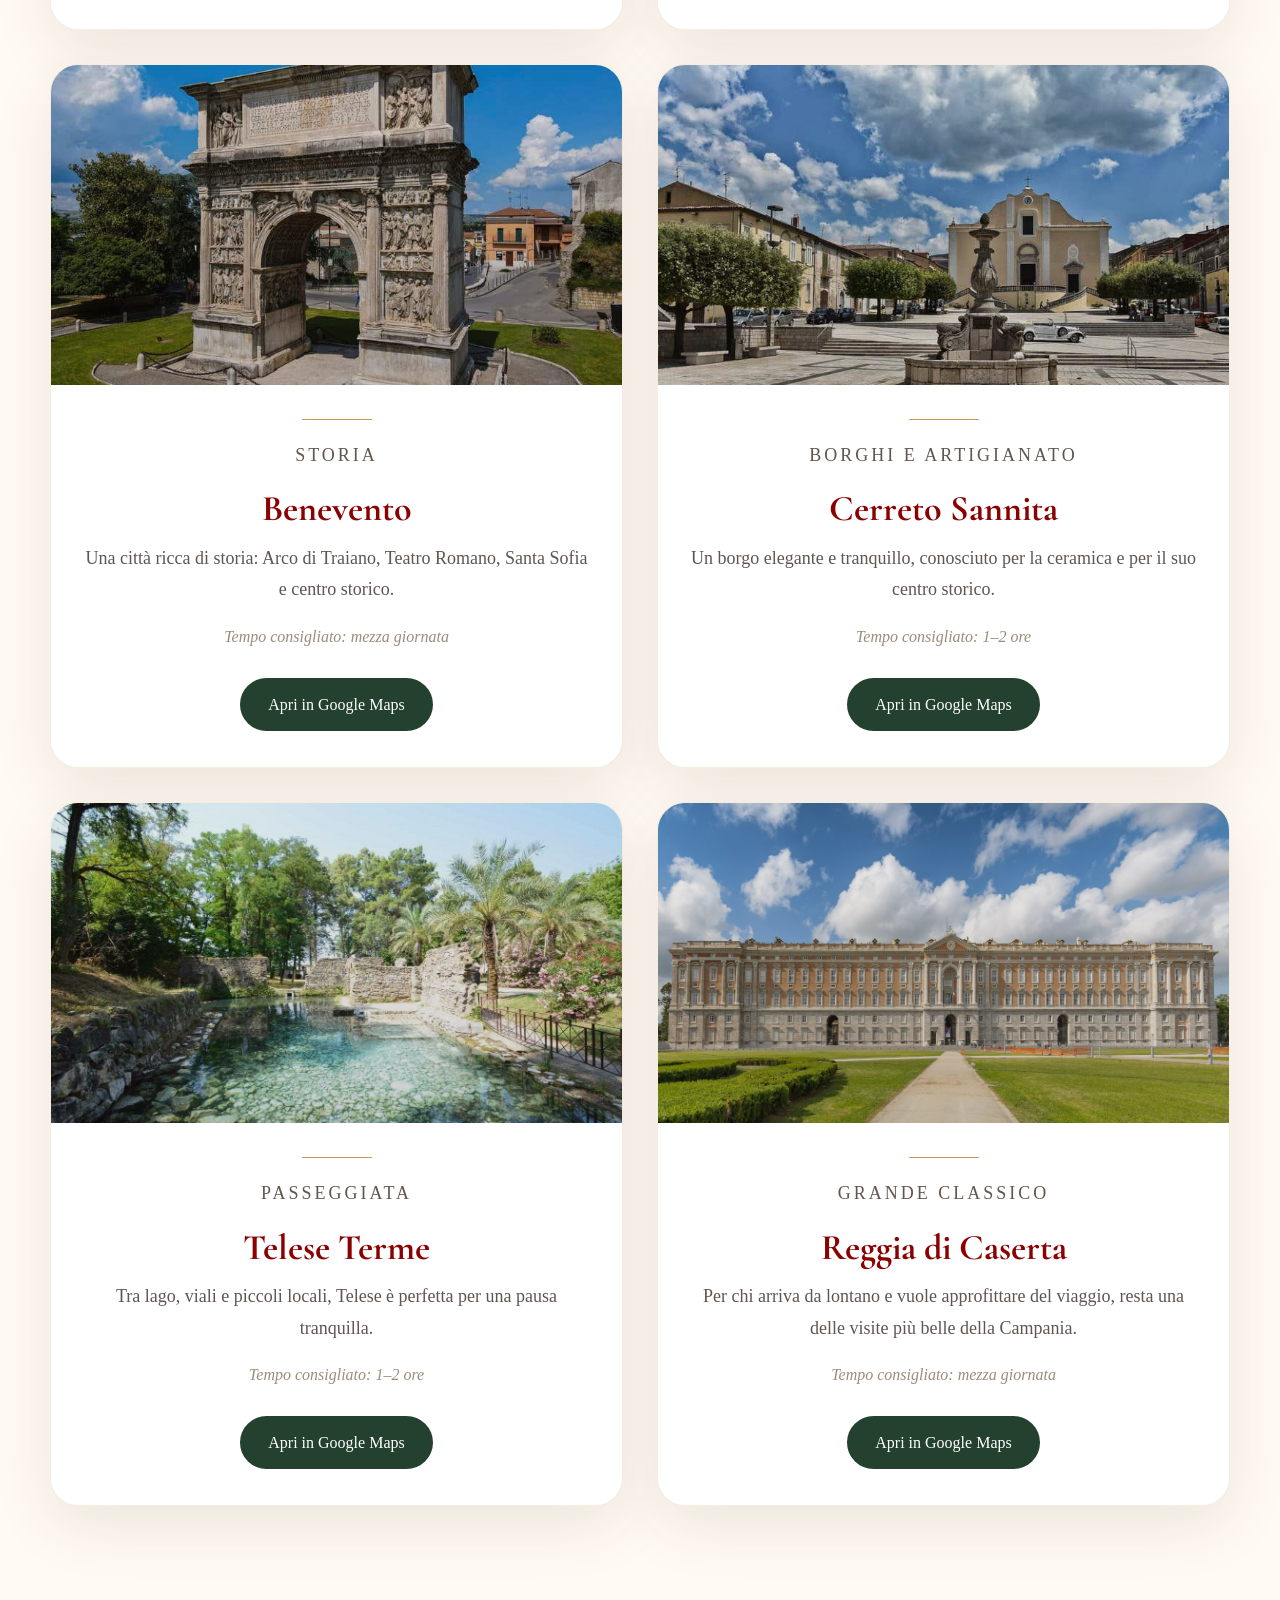
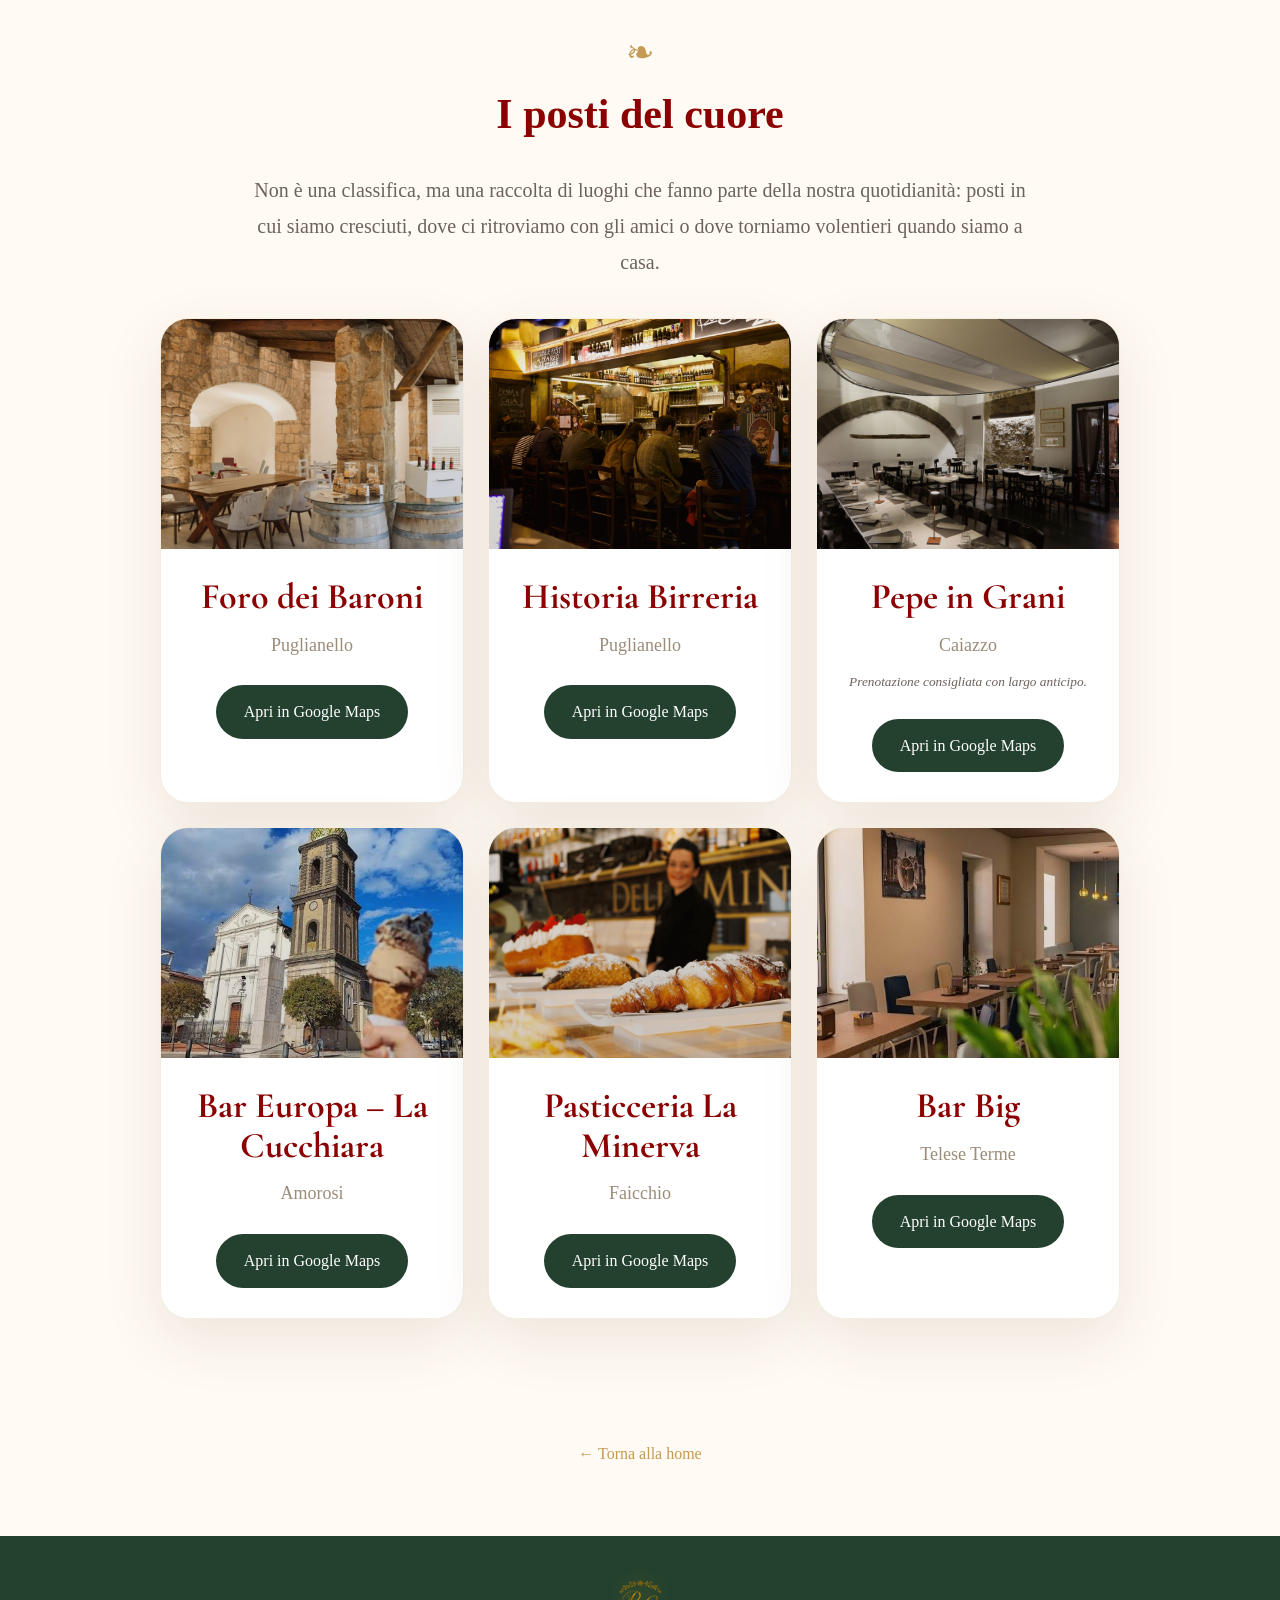
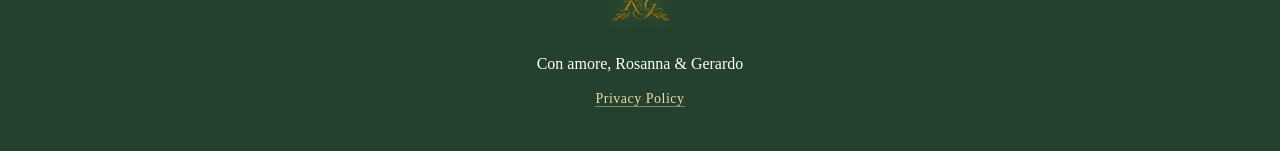
==== commit e67c047b: "Aggiornamento sito matrimonio" ====
--- a/esplora/index.html
+++ b/esplora/index.html
@@ -196,6 +196,9 @@
   <footer>
     <img src="../images/logo-hero.png" alt="Logo Rosanna e Gerardo" class="footer-logo">
     <p>Con amore, Rosanna & Gerardo</p>
+ <p class="footer-privacy">
+  <a href="../privacy/">Privacy Policy</a>
+</p> 
   </footer>
 
   <a class="floating-home" href="../" aria-label="Torna alla home">
--- a/style.css
+++ b/style.css
@@ -1991,4 +1991,1072 @@
   .heart-place-image{
     height:230px;
   }
+}
+
+/* LINK PRIVACY NEL FOOTER */
+
+.footer-privacy {
+  margin-top: 12px;
+  font-size: 14px;
+  letter-spacing: 0.5px;
+}
+
+.footer-privacy a {
+  color: #f0d7a1;
+  text-decoration: none;
+  border-bottom: 1px solid rgba(240, 215, 161, 0.45);
+  transition:
+    color 0.3s ease,
+    border-color 0.3s ease;
+}
+
+.footer-privacy a:hover {
+  color: #ffffff;
+  border-color: #ffffff;
+}
+
+/* ==================================================
+   PRIVACY POLICY
+================================================== */
+
+.privacy-page {
+  background: #f8f3eb;
+  color: #302a27;
+}
+
+.privacy-page a {
+  color: #7b002c;
+}
+
+/* HERO */
+
+.privacy-hero {
+  position: relative;
+  min-height: 78vh;
+  padding: 110px 24px 125px;
+  overflow: hidden;
+
+  display: flex;
+  align-items: center;
+  justify-content: center;
+
+  color: #302a27;
+
+  background:
+    radial-gradient(
+      circle at 18% 15%,
+      rgba(255, 255, 255, 0.92),
+      transparent 34%
+    ),
+    linear-gradient(
+      135deg,
+      #f8f0e6,
+      #e4d4c1
+    );
+}
+
+.privacy-hero::before {
+  content: "";
+  position: absolute;
+  inset: 0;
+
+  opacity: 0.35;
+  pointer-events: none;
+
+  background-image:
+    linear-gradient(
+      rgba(123, 0, 44, 0.025) 1px,
+      transparent 1px
+    ),
+    linear-gradient(
+      90deg,
+      rgba(123, 0, 44, 0.025) 1px,
+      transparent 1px
+    );
+
+  background-size: 34px 34px;
+}
+
+.privacy-hero::after {
+  content: "";
+  position: absolute;
+  right: 0;
+  bottom: -1px;
+  left: 0;
+  height: 68px;
+
+  background: #f8f3eb;
+  border-radius: 52% 52% 0 0 / 100% 100% 0 0;
+}
+
+.privacy-hero-inner {
+  position: relative;
+  z-index: 1;
+
+  width: min(1180px, 100%);
+  margin: 0 auto;
+
+  display: grid;
+  grid-template-columns:
+    minmax(0, 1.1fr)
+    minmax(320px, 0.9fr);
+
+  gap: 60px;
+  align-items: center;
+}
+
+.privacy-hero-copy {
+  text-align: left;
+}
+
+.privacy-hero-logo {
+  width: 150px;
+  max-width: 45%;
+  height: auto;
+  margin-bottom: 28px;
+}
+
+.privacy-eyebrow,
+.privacy-section-number,
+.privacy-summary-label {
+  color: #a47a3a;
+  font-size: 12px;
+  font-weight: 600;
+  letter-spacing: 4px;
+  text-transform: uppercase;
+}
+
+.privacy-hero h1 {
+  margin: 12px 0 22px;
+
+  color: #4b0015;
+  font-family: "Cormorant Garamond", Georgia, serif;
+  font-size: clamp(64px, 9vw, 116px);
+  font-weight: 400;
+  line-height: 0.88;
+  text-align: left;
+}
+
+.privacy-hero-description {
+  max-width: 650px;
+  margin: 0;
+
+  color: #5f5550;
+  font-size: 21px;
+  line-height: 1.75;
+}
+
+.privacy-hero-illustration {
+  display: flex;
+  align-items: center;
+  justify-content: center;
+}
+
+.privacy-hero-illustration svg {
+  width: min(100%, 460px);
+  height: auto;
+
+  filter:
+    drop-shadow(0 28px 28px rgba(78, 49, 32, 0.15));
+}
+
+/* CONTENITORE */
+
+.privacy-main {
+  width: min(1140px, calc(100% - 40px));
+  margin: 0 auto;
+  padding: 0 0 95px;
+}
+
+
+/* RESET DELLE REGOLE GLOBALI SOLO PER LA PAGINA PRIVACY */
+.privacy-main > section {
+  max-width: none;
+  margin-left: 0;
+  margin-right: 0;
+}
+
+/* RIEPILOGO */
+
+.privacy-summary {
+  position: relative;
+  z-index: 2;
+
+  margin: -10px auto 86px;
+  padding: 0;
+
+  display: grid;
+  grid-template-columns: repeat(3, minmax(0, 1fr));
+
+  background: #ffffff;
+  border: 1px solid rgba(196, 154, 84, 0.2);
+  border-radius: 26px;
+  box-shadow: 0 24px 60px rgba(78, 49, 32, 0.09);
+
+  overflow: hidden;
+}
+
+.privacy-summary article {
+  padding: 30px 28px;
+}
+
+.privacy-summary article + article {
+  border-left: 1px solid rgba(196, 154, 84, 0.22);
+}
+
+.privacy-summary strong {
+  display: block;
+  margin: 8px 0 7px;
+
+  color: #4b0015;
+  font-family: "Cormorant Garamond", Georgia, serif;
+  font-size: 25px;
+  line-height: 1.1;
+}
+
+.privacy-summary p {
+  color: #6e635d;
+  font-size: 15px;
+  line-height: 1.65;
+}
+
+/* INTRODUZIONE */
+
+.privacy-opening {
+  max-width: 800px;
+  margin: 0 auto 70px;
+  padding: 0;
+  text-align: center;
+}
+
+.privacy-opening h2,
+.privacy-story h2,
+.privacy-panel h2,
+.privacy-services-section h2,
+.privacy-security h2,
+.privacy-retention h2,
+.privacy-rights h2,
+.privacy-update h2 {
+  margin: 10px 0 22px;
+
+  color: #4b0015;
+  font-family: "Cormorant Garamond", Georgia, serif;
+  font-size: clamp(39px, 5vw, 61px);
+  font-weight: 400;
+  line-height: 1.02;
+  text-align: inherit;
+}
+
+.privacy-opening p,
+.privacy-story p,
+.privacy-panel p,
+.privacy-services-section p,
+.privacy-security p,
+.privacy-retention p,
+.privacy-rights p,
+.privacy-update p,
+.privacy-story li,
+.privacy-security li,
+.privacy-rights li {
+  font-size: 17px;
+  line-height: 1.82;
+}
+
+.privacy-opening p + p {
+  margin-top: 14px;
+}
+
+/* SEZIONI ALTERNATE */
+
+.privacy-story {
+  display: grid;
+  grid-template-columns:
+    minmax(280px, 0.85fr)
+    minmax(0, 1.15fr);
+
+  gap: 72px;
+  align-items: center;
+
+  padding: 82px 0;
+  scroll-margin-top: 70px;
+
+  border-top: 1px solid rgba(196, 154, 84, 0.23);
+}
+
+.privacy-story-reverse .privacy-story-visual {
+  order: 2;
+}
+
+.privacy-story-reverse .privacy-story-copy {
+  order: 1;
+}
+
+.privacy-story-visual {
+  min-height: 420px;
+  padding: 28px;
+
+  display: flex;
+  align-items: center;
+  justify-content: center;
+
+  background:
+    radial-gradient(
+      circle at 50% 20%,
+      rgba(255, 255, 255, 0.95),
+      transparent 48%
+    ),
+    linear-gradient(
+      145deg,
+      #eadac8,
+      #f6eee4
+    );
+
+  border: 1px solid rgba(196, 154, 84, 0.25);
+  border-radius: 210px 210px 28px 28px;
+  box-shadow: 0 24px 55px rgba(78, 49, 32, 0.08);
+}
+
+.privacy-story-visual svg {
+  width: min(78%, 320px);
+  height: auto;
+}
+
+.privacy-services-visual svg {
+  display: block;
+  flex: 0 0 auto;
+  width: min(78%, 300px);
+  max-width: 300px;
+  max-height: 260px;
+  height: auto;
+}
+
+.privacy-security-visual svg {
+  width: min(82%, 310px);
+  height: auto;
+}
+
+.privacy-rights-visual svg {
+  width: min(78%, 310px);
+  height: auto;
+}
+
+.privacy-story-copy > p:not(.privacy-section-number) + p {
+  margin-top: 14px;
+}
+
+.privacy-detail {
+  padding: 18px 0;
+
+  border-bottom: 1px solid rgba(196, 154, 84, 0.2);
+}
+
+.privacy-detail:last-child {
+  border-bottom: 0;
+}
+
+.privacy-detail h3,
+.privacy-panel-grid h3,
+.privacy-retention h3 {
+  margin-bottom: 8px;
+
+  color: #7b002c;
+  font-family: "Cormorant Garamond", Georgia, serif;
+  font-size: 27px;
+  font-weight: 600;
+  line-height: 1.1;
+}
+
+.privacy-note,
+.privacy-transfer {
+  margin-top: 14px;
+  padding: 14px 16px;
+
+  color: #655c56;
+  font-size: 15px !important;
+
+  background: rgba(255, 255, 255, 0.52);
+  border-left: 3px solid #c49a54;
+}
+
+/* DATI NECESSARI E DESTINATARI */
+
+.privacy-panel,
+.privacy-retention {
+  padding: 84px 0;
+  scroll-margin-top: 70px;
+
+  border-top: 1px solid rgba(196, 154, 84, 0.23);
+}
+
+.privacy-panel-heading {
+  max-width: 760px;
+  margin: 0 auto 42px;
+  text-align: center;
+}
+
+.privacy-panel-grid {
+  display: grid;
+  grid-template-columns: repeat(3, minmax(0, 1fr));
+  gap: 22px;
+}
+
+.privacy-panel-grid article {
+  min-height: 100%;
+  padding: 30px 28px;
+
+  background: #ffffff;
+  border: 1px solid rgba(196, 154, 84, 0.2);
+  border-radius: 24px;
+  box-shadow: 0 18px 42px rgba(78, 49, 32, 0.06);
+}
+
+.privacy-line-icon {
+  width: 52px;
+  height: 52px;
+  margin-bottom: 20px;
+
+  display: flex;
+  align-items: center;
+  justify-content: center;
+
+  color: #294332;
+
+  background: #f5f0e8;
+  border: 1px solid rgba(41, 67, 50, 0.2);
+  border-radius: 14px;
+}
+
+.privacy-line-icon svg {
+  width: 33px;
+  height: 33px;
+}
+
+/* SERVIZI TECNOLOGICI */
+
+.privacy-services-section {
+  display: grid;
+  grid-template-columns:
+    minmax(280px, 420px)
+    minmax(0, 1fr);
+
+  gap: 68px;
+  align-items: center;
+
+  padding: 86px 0;
+  scroll-margin-top: 70px;
+
+  border-top: 1px solid rgba(196, 154, 84, 0.23);
+}
+
+.privacy-services-visual {
+  width: min(100%, 420px);
+  min-height: 340px;
+  margin: 0 auto;
+  padding: 30px;
+
+  display: flex;
+  align-items: center;
+  justify-content: center;
+  overflow: hidden;
+
+  background:
+    linear-gradient(
+      145deg,
+      #294332,
+      #1d3426
+    );
+
+  border-radius: 28px;
+  box-shadow: 0 28px 60px rgba(41, 67, 50, 0.2);
+}
+
+.privacy-service-list {
+  margin-top: 24px;
+}
+
+.privacy-service-list > div {
+  display: grid;
+  grid-template-columns: 180px minmax(0, 1fr);
+  gap: 24px;
+
+  padding: 20px 0;
+
+  border-bottom: 1px solid rgba(196, 154, 84, 0.22);
+}
+
+.privacy-service-list > div:last-child {
+  border-bottom: 0;
+}
+
+.privacy-service-list dt {
+  color: #7b002c;
+  font-family: "Cormorant Garamond", Georgia, serif;
+  font-size: 23px;
+  font-weight: 600;
+  line-height: 1.15;
+}
+
+.privacy-service-list dd {
+  color: #5f5650;
+  line-height: 1.72;
+}
+
+.privacy-service-list a {
+  display: inline-block;
+  margin-left: 4px;
+}
+
+/* COOKIE E SICUREZZA */
+
+.privacy-security {
+  display: grid;
+  grid-template-columns:
+    minmax(0, 1.15fr)
+    minmax(300px, 0.85fr);
+
+  gap: 66px;
+  align-items: center;
+
+  padding: 60px;
+  scroll-margin-top: 70px;
+
+  color: #fffaf0;
+  background: #294332;
+
+  border-radius: 34px;
+  box-shadow: 0 26px 70px rgba(41, 67, 50, 0.18);
+}
+
+.privacy-security h2 {
+  color: #f0d7a1;
+}
+
+.privacy-security .privacy-section-number {
+  color: #d8bf8c;
+}
+
+.privacy-security p,
+.privacy-security li {
+  color: #f7efe4;
+}
+
+.privacy-check-list {
+  margin-top: 22px;
+  padding: 0;
+
+  list-style: none;
+}
+
+.privacy-check-list li {
+  position: relative;
+  padding: 8px 0 8px 30px;
+}
+
+.privacy-check-list li::before {
+  content: "✓";
+  position: absolute;
+  top: 8px;
+  left: 0;
+
+  color: #e4c98e;
+  font-weight: bold;
+}
+
+.privacy-security-visual {
+  display: flex;
+  align-items: center;
+  justify-content: center;
+}
+
+/* CONSERVAZIONE */
+
+.privacy-retention {
+  margin-top: 28px;
+}
+
+.privacy-retention-line {
+  position: relative;
+
+  height: 2px;
+  margin: 12px 11% -2px;
+
+  background:
+    linear-gradient(
+      90deg,
+      transparent,
+      #c49a54 12%,
+      #c49a54 88%,
+      transparent
+    );
+}
+
+.privacy-retention-grid {
+  display: grid;
+  grid-template-columns: repeat(3, minmax(0, 1fr));
+  gap: 24px;
+}
+
+.privacy-retention-grid article {
+  position: relative;
+
+  padding: 38px 28px 28px;
+  text-align: center;
+}
+
+.privacy-retention-marker {
+  position: absolute;
+  top: -7px;
+  left: 50%;
+
+  width: 16px;
+  height: 16px;
+
+  background: #7b002c;
+  border: 4px solid #f8f3eb;
+  border-radius: 50%;
+
+  box-shadow: 0 0 0 1px #c49a54;
+  transform: translateX(-50%);
+}
+
+.privacy-retention-grid article > span {
+  display: inline-block;
+  margin-bottom: 14px;
+  padding: 7px 14px;
+
+  color: #7b002c;
+  font-size: 12px;
+  letter-spacing: 1px;
+  text-transform: uppercase;
+
+  background: rgba(255, 255, 255, 0.6);
+  border: 1px solid rgba(196, 154, 84, 0.4);
+  border-radius: 999px;
+}
+
+/* DIRITTI */
+
+.privacy-rights {
+  display: grid;
+  grid-template-columns:
+    minmax(280px, 0.82fr)
+    minmax(0, 1.18fr);
+
+  gap: 70px;
+  align-items: center;
+
+  padding: 86px 0;
+  scroll-margin-top: 70px;
+
+  border-top: 1px solid rgba(196, 154, 84, 0.23);
+}
+
+.privacy-rights-visual {
+  min-height: 410px;
+  padding: 28px;
+
+  display: flex;
+  align-items: center;
+  justify-content: center;
+
+  background:
+    radial-gradient(
+      circle at top,
+      rgba(255, 255, 255, 0.9),
+      transparent 50%
+    ),
+    linear-gradient(
+      145deg,
+      #e9dac8,
+      #f8f1e8
+    );
+
+  border: 1px solid rgba(196, 154, 84, 0.24);
+  border-radius: 30px;
+}
+
+.privacy-rights-copy ul {
+  margin: 18px 0;
+  padding-left: 22px;
+}
+
+.privacy-rights-copy li {
+  margin-bottom: 5px;
+}
+
+/* PULSANTE CONTATTO */
+
+.privacy-contact-button {
+  display: inline-block;
+  margin-top: 22px;
+  padding: 14px 28px;
+
+  color: #ffffff !important;
+  text-decoration: none;
+
+  background: #7b002c;
+  border-radius: 999px;
+  box-shadow: 0 12px 25px rgba(123, 0, 44, 0.18);
+
+  transition:
+    transform 0.3s ease,
+    background-color 0.3s ease,
+    box-shadow 0.3s ease;
+}
+
+.privacy-contact-button:hover {
+  background: #4b0015;
+
+  box-shadow: 0 16px 30px rgba(75, 0, 21, 0.22);
+  transform: translateY(-2px);
+}
+
+/* AGGIORNAMENTI */
+
+.privacy-update {
+  max-width: 800px;
+  margin: 10px auto 0;
+  padding: 52px 44px;
+
+  text-align: center;
+
+  background: #ffffff;
+  border: 1px solid rgba(196, 154, 84, 0.2);
+  border-radius: 28px;
+  box-shadow: 0 20px 48px rgba(78, 49, 32, 0.06);
+}
+
+.privacy-update p {
+  color: #655c56;
+}
+
+.privacy-update small {
+  display: block;
+  margin-top: 22px;
+
+  color: #9b8c7a;
+  font-size: 14px;
+}
+
+/* RITORNO HOME */
+
+.privacy-back {
+  margin-top: 46px;
+  text-align: center;
+}
+
+.privacy-back a {
+  display: inline-block;
+
+  color: #7b002c;
+  font-size: 17px;
+  text-decoration: none;
+
+  border-bottom: 1px solid rgba(123, 0, 44, 0.35);
+
+  transition:
+    color 0.25s ease,
+    border-color 0.25s ease;
+}
+
+.privacy-back a:hover {
+  color: #4b0015;
+  border-color: #4b0015;
+}
+
+/* RESPONSIVE TABLET */
+
+@media (max-width: 900px) {
+
+  .privacy-hero-inner,
+  .privacy-story,
+  .privacy-services-section,
+  .privacy-security,
+  .privacy-rights {
+    grid-template-columns: 1fr;
+  }
+
+  .privacy-hero-inner {
+    max-width: 760px;
+    gap: 42px;
+  }
+
+  .privacy-hero-copy {
+    text-align: center;
+  }
+
+  .privacy-hero h1 {
+    text-align: center;
+  }
+
+  .privacy-hero-logo {
+    margin-right: auto;
+    margin-left: auto;
+  }
+
+  .privacy-hero-description {
+    margin-right: auto;
+    margin-left: auto;
+  }
+
+  .privacy-hero-illustration svg {
+    width: min(78%, 420px);
+  }
+
+  .privacy-story {
+    gap: 38px;
+  }
+
+  .privacy-story-reverse .privacy-story-visual,
+  .privacy-story-reverse .privacy-story-copy {
+    order: initial;
+  }
+
+  .privacy-story-visual {
+    min-height: 340px;
+  }
+
+  .privacy-story-visual svg {
+    width: min(72%, 360px);
+  }
+
+  .privacy-panel-grid,
+  .privacy-retention-grid {
+    grid-template-columns: 1fr;
+  }
+
+  .privacy-retention-line {
+    display: none;
+  }
+
+  .privacy-retention-grid article {
+    padding: 28px;
+    background: #ffffff;
+    border: 1px solid rgba(196, 154, 84, 0.2);
+    border-radius: 24px;
+  }
+
+  .privacy-retention-marker {
+    display: none;
+  }
+
+  .privacy-services-visual,
+  .privacy-rights-visual {
+    max-width: 620px;
+    margin: 0 auto;
+  }
+
+  .privacy-security {
+    padding: 48px 40px;
+  }
+
+  .privacy-security-visual {
+    max-width: 420px;
+    margin: 0 auto;
+  }
+}
+
+/* RESPONSIVE MOBILE */
+
+@media (max-width: 700px) {
+
+  .privacy-hero {
+    min-height: auto;
+    padding: 100px 20px 105px;
+  }
+
+  .privacy-hero::after {
+    height: 44px;
+  }
+
+  .privacy-hero-inner {
+    gap: 28px;
+  }
+
+  .privacy-hero-logo {
+    width: 115px;
+    margin-bottom: 22px;
+  }
+
+  .privacy-eyebrow {
+    font-size: 10px;
+    letter-spacing: 3px;
+  }
+
+  .privacy-hero h1 {
+    margin-top: 10px;
+
+    font-size: clamp(50px, 16vw, 70px);
+    line-height: 0.94;
+  }
+
+  .privacy-hero-description {
+    max-width: 540px;
+
+    font-size: 17px;
+    line-height: 1.65;
+  }
+
+  .privacy-hero-illustration svg {
+    width: min(90%, 330px);
+  }
+
+  .privacy-main {
+    width: min(100% - 30px, 1140px);
+    padding-bottom: 70px;
+  }
+
+  .privacy-summary {
+    grid-template-columns: 1fr;
+
+    margin-bottom: 60px;
+    border-radius: 22px;
+  }
+
+  .privacy-summary article {
+    padding: 24px 22px;
+  }
+
+  .privacy-summary article + article {
+    border-top: 1px solid rgba(196, 154, 84, 0.22);
+    border-left: 0;
+  }
+
+  .privacy-summary strong {
+    font-size: 23px;
+  }
+
+  .privacy-opening {
+    margin-bottom: 45px;
+  }
+
+  .privacy-opening h2,
+  .privacy-story h2,
+  .privacy-panel h2,
+  .privacy-services-section h2,
+  .privacy-security h2,
+  .privacy-retention h2,
+  .privacy-rights h2,
+  .privacy-update h2 {
+    font-size: clamp(34px, 11vw, 48px);
+  }
+
+  .privacy-opening p,
+  .privacy-story p,
+  .privacy-panel p,
+  .privacy-services-section p,
+  .privacy-security p,
+  .privacy-retention p,
+  .privacy-rights p,
+  .privacy-update p,
+  .privacy-story li,
+  .privacy-security li,
+  .privacy-rights li {
+    font-size: 16px;
+    line-height: 1.75;
+  }
+
+  .privacy-story,
+  .privacy-services-section,
+  .privacy-rights {
+    padding: 58px 0;
+  }
+
+  .privacy-story-visual {
+    min-height: 280px;
+    padding: 18px;
+
+    border-radius: 150px 150px 24px 24px;
+  }
+
+  .privacy-story-visual svg {
+    width: min(82%, 300px);
+  }
+
+  .privacy-detail h3,
+  .privacy-panel-grid h3,
+  .privacy-retention h3 {
+    font-size: 25px;
+  }
+
+  .privacy-panel,
+  .privacy-retention {
+    padding: 58px 0;
+  }
+
+  .privacy-panel-grid article {
+    padding: 25px 22px;
+  }
+
+  .privacy-services-section {
+    gap: 38px;
+  }
+
+  .privacy-services-visual {
+    width: min(100%, 340px);
+    min-height: 270px;
+    padding: 18px;
+    border-radius: 24px;
+  }
+
+  .privacy-services-visual svg {
+    width: min(78%, 240px);
+    max-width: 240px;
+    max-height: 220px;
+  }
+
+  .privacy-service-list > div {
+    grid-template-columns: 1fr;
+    gap: 8px;
+
+    padding: 18px 0;
+  }
+
+  .privacy-service-list dt {
+    font-size: 22px;
+  }
+
+  .privacy-security {
+    gap: 34px;
+    padding: 38px 24px;
+
+    border-radius: 26px;
+  }
+
+  .privacy-security-visual svg {
+    width: min(92%, 300px);
+  }
+
+  .privacy-retention-grid {
+    gap: 18px;
+  }
+
+  .privacy-retention-grid article {
+    padding: 24px 21px;
+  }
+
+  .privacy-rights {
+    gap: 38px;
+  }
+
+  .privacy-rights-visual {
+    min-height: 290px;
+    padding: 18px;
+  }
+
+  .privacy-rights-visual svg {
+    width: min(82%, 300px);
+  }
+
+  .privacy-contact-button {
+    width: 100%;
+    padding: 14px 18px;
+
+    text-align: center;
+  }
+
+  .privacy-update {
+    padding: 38px 23px;
+    border-radius: 24px;
+  }
 }
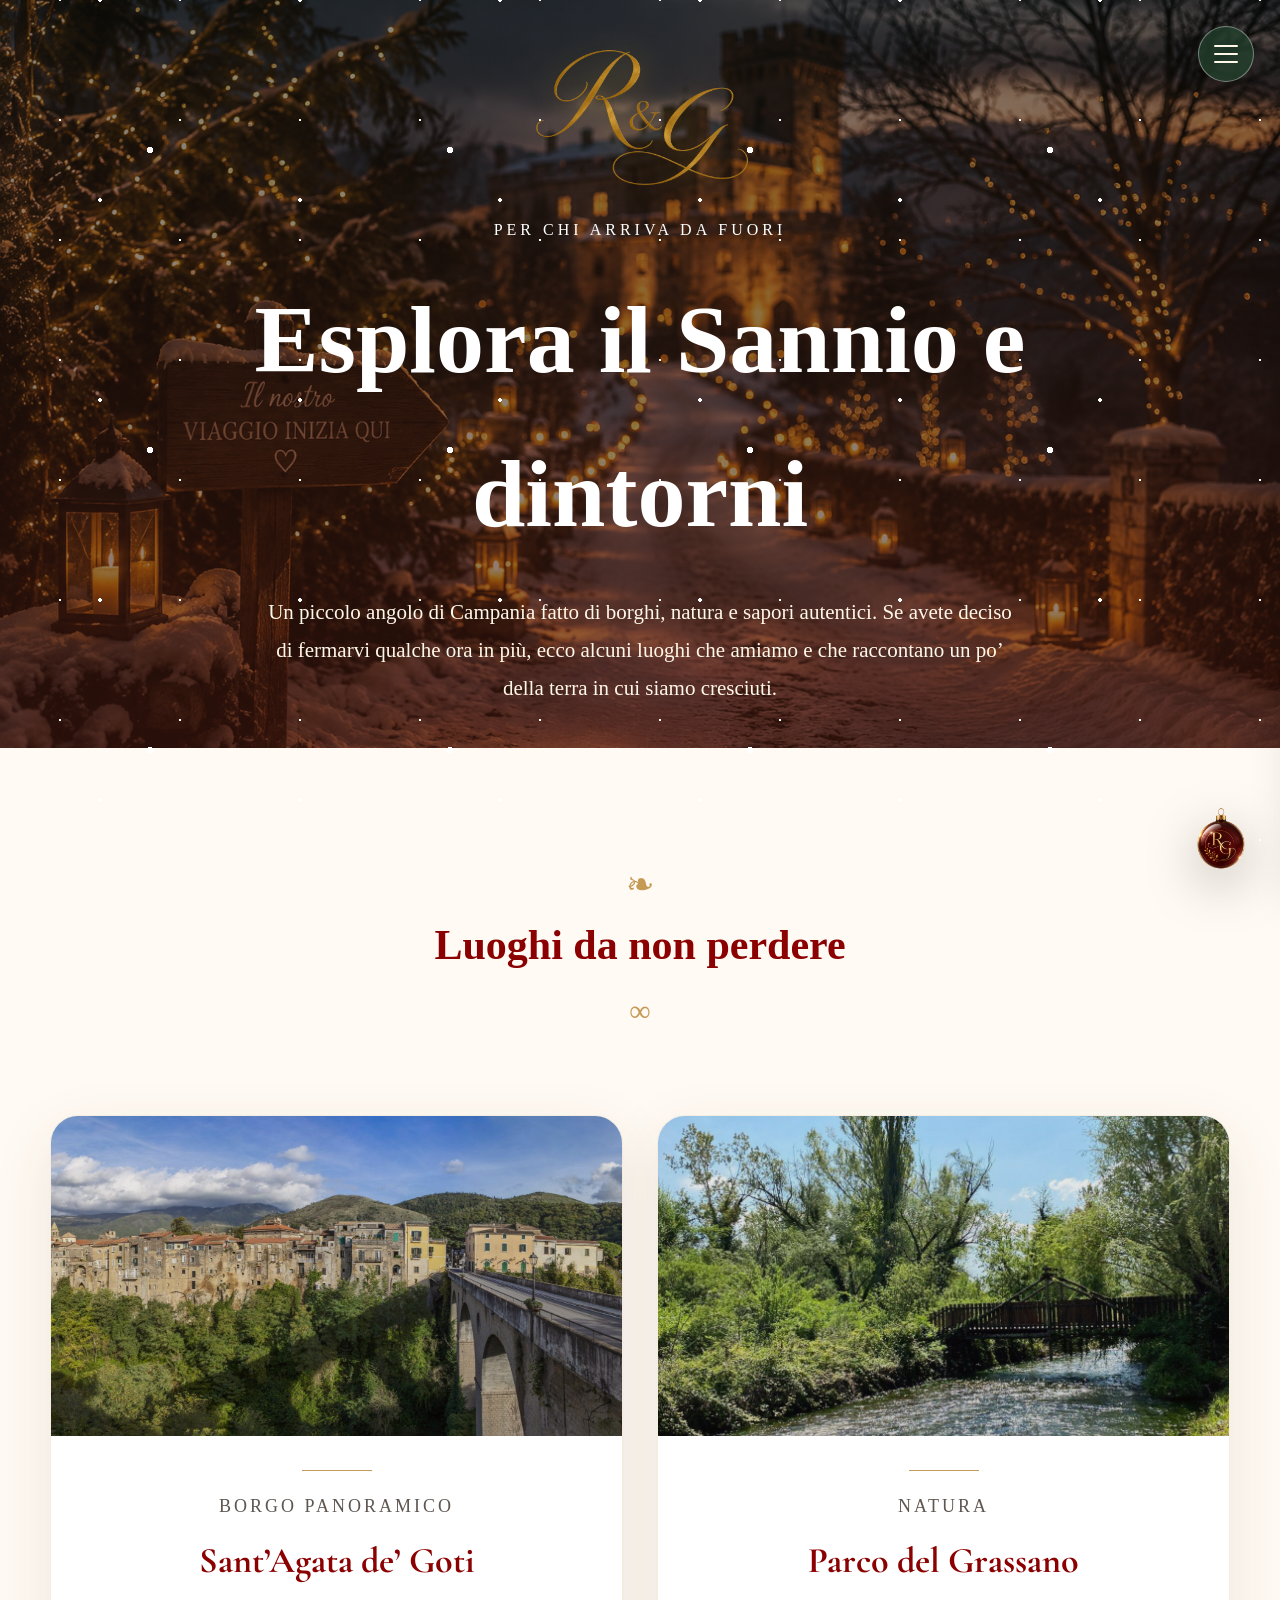
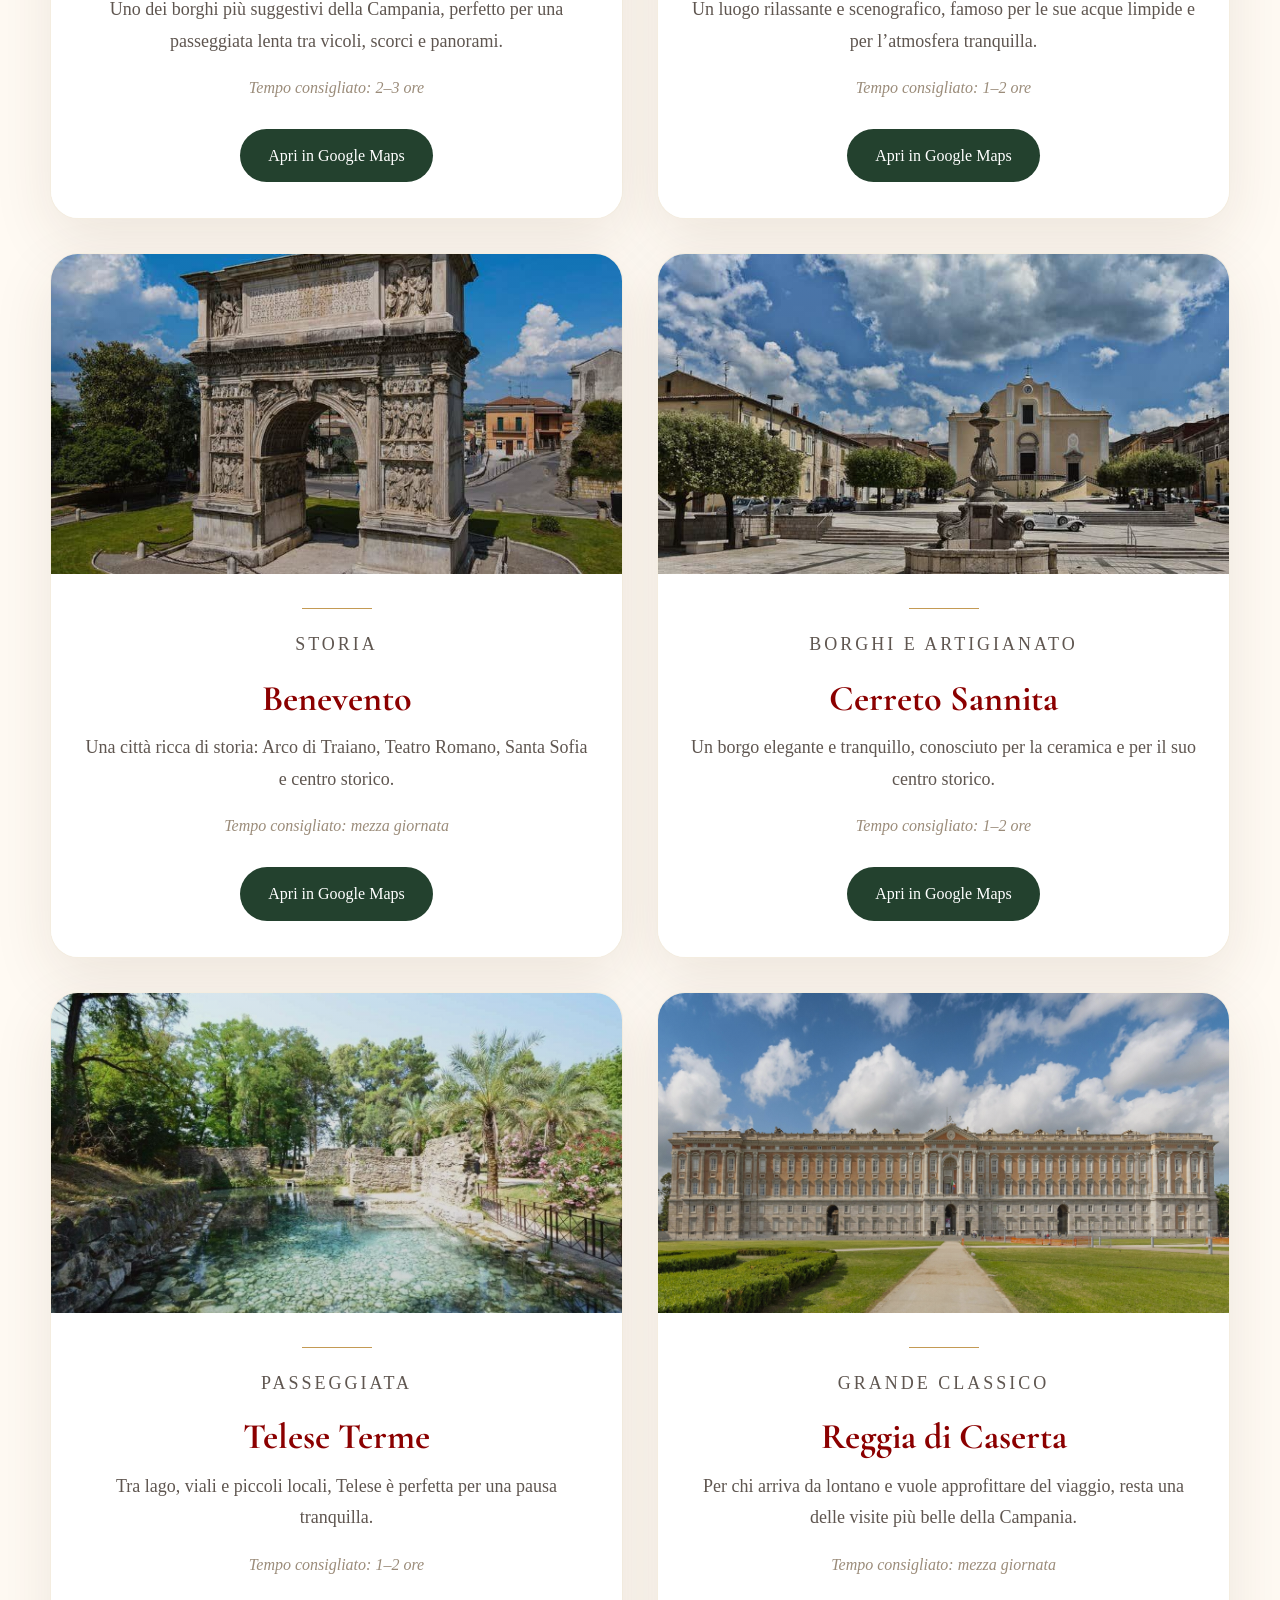
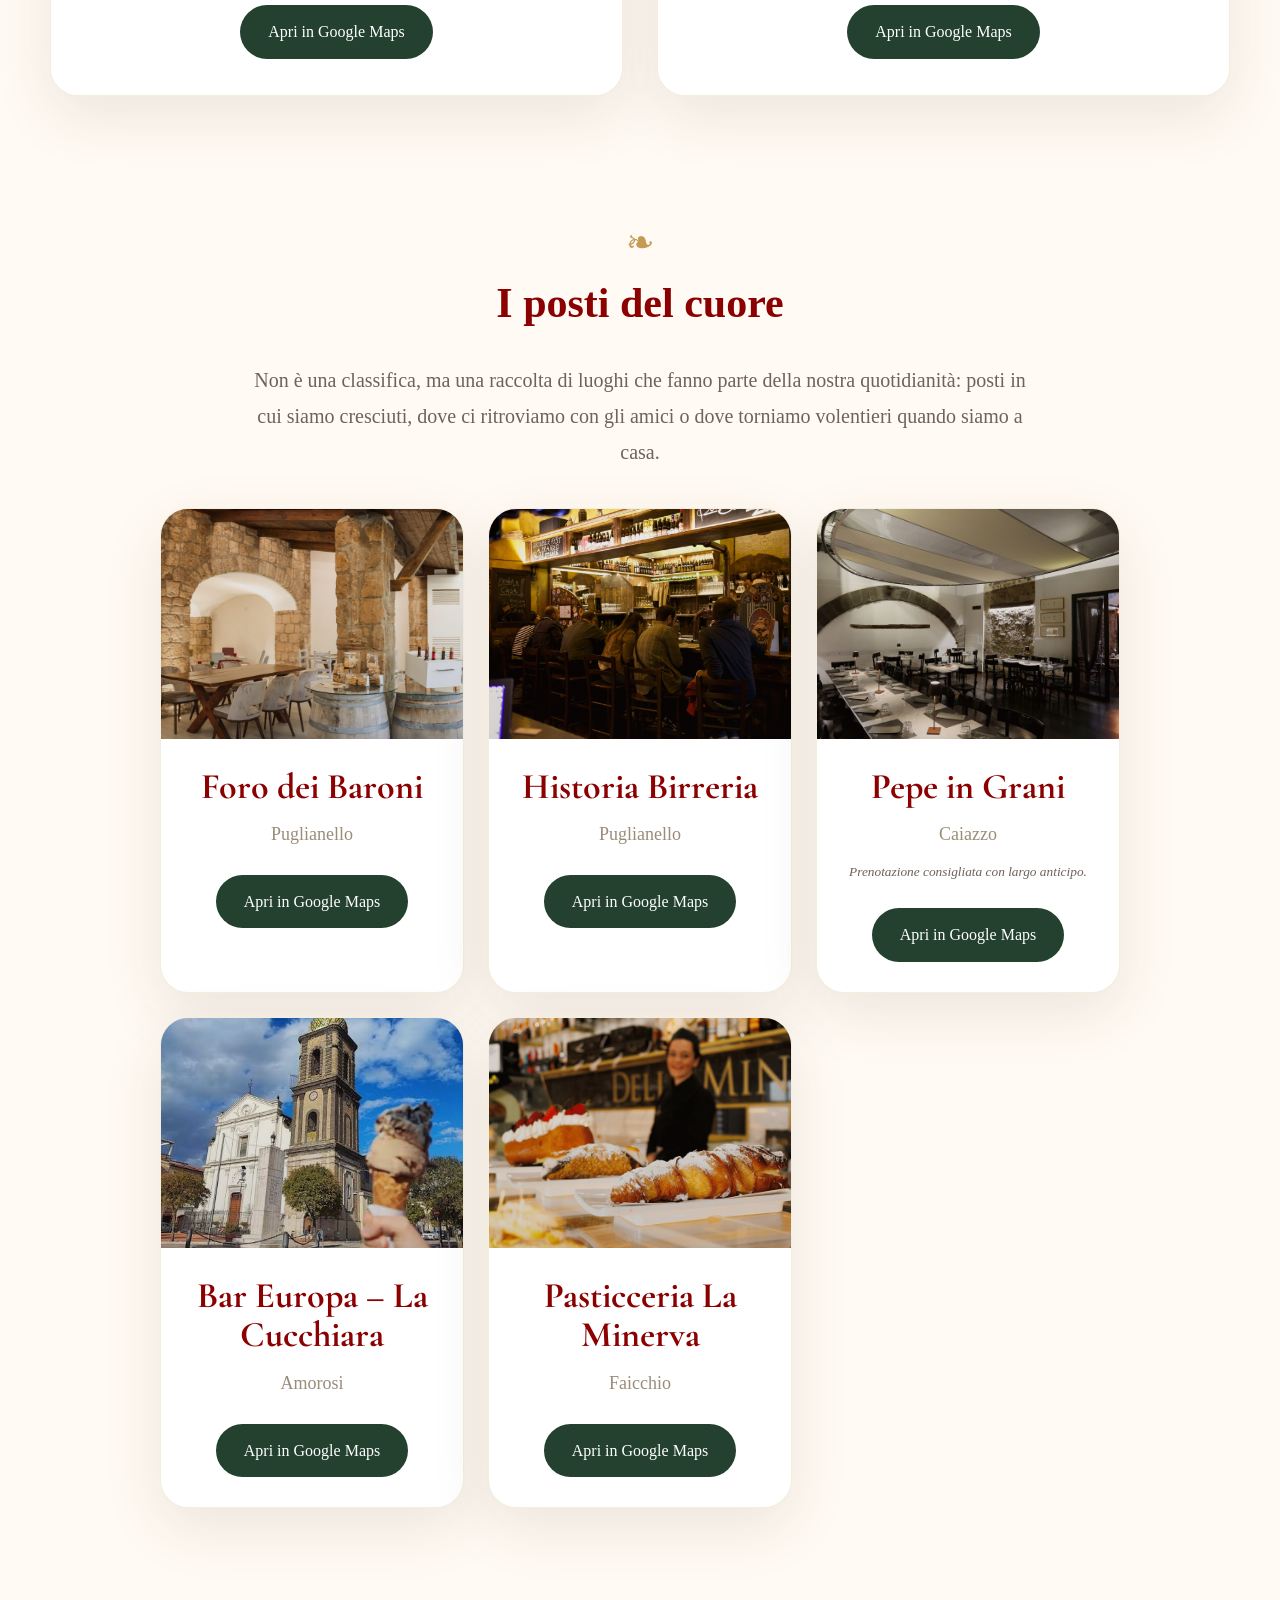
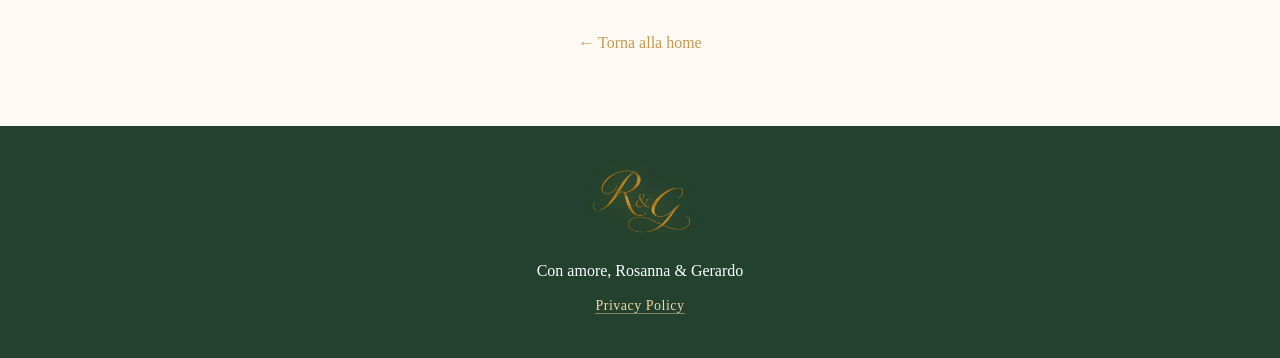
==== commit 940a9870: "Aggiornamento sito matrimonio" ====
--- a/esplora/index.html
+++ b/esplora/index.html
@@ -4,7 +4,7 @@
   <meta charset="UTF-8">
   <meta name="viewport" content="width=device-width, initial-scale=1.0">
 
-  <title>Esplora il Sannio | Rosanna & Gerardo</title>
+  <title>Esplora il Sannio e dintorni| Rosanna & Gerardo</title>
 
   <link rel="preconnect" href="https://fonts.googleapis.com">
   <link rel="preconnect" href="https://fonts.gstatic.com" crossorigin>
@@ -31,7 +31,7 @@
     <nav class="side-nav">
       <a href="../">Home</a>
       <a href="../location/">Location</a>
-      <a href="../esplora/">Esplora il Sannio</a>
+      <a href="../esplora/">Esplora il Sannio e dintorni</a>
       <a href="../regali/">Lista Nozze</a>
     </nav>
   </aside>
@@ -41,7 +41,7 @@
       <img src="../images/logo-hero.png" alt="Logo Rosanna e Gerardo" class="hero-logo">
 
       <p class="eyebrow">Per chi arriva da fuori</p>
-      <h1>Esplora il Sannio</h1>
+      <h1>Esplora il Sannio e dintorni</h1>
 
       <p class="esplora-hero-text">
         Un piccolo angolo di Campania fatto di borghi, natura e sapori autentici.
@@ -177,12 +177,7 @@
           <a class="map-button" href="https://www.google.com/maps/search/?api=1&query=Pasticceria%20La%20Minerva%20Faicchio%20BN" target="_blank" rel="noopener noreferrer">Apri in Google Maps</a>
         </article>
 
-        <article class="heart-place-card">
-          <div class="heart-place-image big"></div>
-          <h3>Bar Big</h3>
-          <p>Telese Terme</p>
-          <a class="map-button" href="https://www.google.com/maps/search/?api=1&query=Bar%20Big%20Telese%20Terme%20BN" target="_blank" rel="noopener noreferrer">Apri in Google Maps</a>
-        </article>
+        
 
       </div>
     </section>
--- a/style.css
+++ b/style.css
@@ -59,22 +59,36 @@
   z-index:2;
 }
 
-.homepage-logo{
-  width:330px;
-  max-width:78vw;
-  height:auto;
-  margin-bottom:26px;
-  filter:drop-shadow(0 0 18px rgba(212,175,55,.42));
-  animation:fadeInLogo 1.4s ease both;
+.homepage-logo {
+  width: 220px;
+  max-width: 50vw;
+  height: auto;
+  margin: 0 auto 24px;
+  display: block;
+
+  /* Logo più piccolo e leggermente più in alto, senza sovrapposizioni */
+  transform: translateY(-42px);
+
+  filter:
+    brightness(1.15)
+    contrast(1.08)
+    drop-shadow(0 2px 5px rgba(0, 0, 0, 0.55))
+    drop-shadow(0 0 16px rgba(214, 170, 72, 0.18));
+
+  animation: fadeInLogo 1.4s ease both;
 }
 
 .homepage-eyebrow{
-  font-size:14px;
-  letter-spacing:6px;
+  font-size:21px;
+  letter-spacing:9px;
   text-transform:uppercase;
   color:#f0d7a1;
-  margin-bottom:16px;
-  text-shadow:0 3px 14px rgba(0,0,0,.75);
+  margin-top:-18px;
+  margin-bottom:24px;
+  font-weight:600;
+  text-shadow:
+    0 2px 5px rgba(0,0,0,.75),
+    0 0 12px rgba(0,0,0,.35);
 }
 
 .homepage-names{
@@ -1013,15 +1027,17 @@
   }
 
   .homepage-logo{
-    width:180px;
-    max-width:62vw;
-    margin-bottom:24px;
+    width:155px;
+    max-width:48vw;
+    margin:0 auto 20px;
+    transform:translateY(-24px);
   }
 
   .homepage-eyebrow{
-    font-size:11px;
-    letter-spacing:5px;
-    margin-bottom:16px;
+    font-size:15px;
+    letter-spacing:6px;
+    margin-top:-8px;
+    margin-bottom:20px;
   }
 
   .homepage-names{
@@ -1120,11 +1136,15 @@
   }
 }
 
-/* REGALI PAGE */
+/* =========================================================
+   REGALI PAGE - VIAGGIO DI NOZZE
+========================================================= */
 
 .regali-page{
   background:#faf7f2;
 }
+
+/* INTRO PAGINA */
 
 .regali-hero{
   max-width:900px;
@@ -1141,97 +1161,201 @@
   color:#6d625c;
 }
 
-.regali-grid{
+/* UNA SOLA CARD */
+
+.single-gift-section{
   max-width:1200px;
-  margin:30px auto 90px;
-  display:grid;
-  grid-template-columns:repeat(2,minmax(320px,1fr));
-  gap:36px;
+  margin:10px auto 90px;
   padding:0 20px;
-}
-
-.regalo-card{
-  background:white;
+  display:flex;
+  justify-content:center;
+}
+
+.honeymoon-single-card{
+  width:100%;
+  max-width:520px;
+  background:#fff;
+  border:1px solid rgba(196,154,84,.14);
   border-radius:28px;
   overflow:hidden;
   box-shadow:0 20px 50px rgba(80,50,30,.10);
-  border:1px solid rgba(196,154,84,.14);
-  transition:.35s ease;
-}
-
-.regalo-card:hover{
+  transition:transform .35s ease, box-shadow .35s ease;
+}
+
+.honeymoon-single-card:hover{
   transform:translateY(-4px);
   box-shadow:0 28px 70px rgba(80,50,30,.16);
 }
 
-.regalo-card img{
+.honeymoon-single-card > img{
   width:100%;
-  height:340px;
+  height:320px;
   object-fit:cover;
   display:block;
 }
 
-.regalo-content{
-  padding:30px;
+.honeymoon-single-card .regalo-content{
+  padding:32px 30px 34px;
   text-align:center;
 }
 
-.regalo-content h2{
+.honeymoon-single-card .regalo-content h2{
+  margin:0 0 16px;
+  color:#8b0000;
+  font-family:'Cormorant Garamond', Georgia, serif;
   font-size:34px;
-  margin-bottom:16px;
-  color:#8b0000;
-}
-
-.regalo-content p{
+  font-weight:600;
+  line-height:1.1;
+}
+
+.honeymoon-single-card .regalo-content > p{
+  margin:0 auto 20px;
+  color:#4d4541;
   font-size:18px;
   line-height:1.8;
-  color:#4d4541;
-  margin-bottom:22px;
-}
-
-.regalo-content span{
+}
+
+.honeymoon-secret{
   display:block;
-  font-size:15px;
+  max-width:430px;
+  margin:0 auto 20px;
+  color:#9b8c7a;
+  font-size:16px;
+  font-style:italic;
   line-height:1.7;
-  color:#9b8c7a;
-  margin-bottom:26px;
-  font-style:italic;
-}
-
-.regalo-content button{
+}
+
+.honeymoon-divider{
+  margin:4px auto 20px;
+  color:#a47a3a;
+  font-size:20px;
+  line-height:1;
+}
+
+/* IBAN */
+
+.honeymoon-iban{
+  display:flex;
+  flex-direction:column;
+  align-items:center;
+  gap:9px;
+  margin:0 auto;
+}
+
+.honeymoon-iban .iban-label{
+  color:#a47a3a;
+  font-size:11px;
+  font-weight:600;
+  letter-spacing:3px;
+  text-transform:uppercase;
+}
+
+#ibanText{
+  display:block;
+  max-width:100%;
+  color:#3f3733;
+  font-family:Georgia, "Times New Roman", serif;
+  font-size:16px;
+  font-weight:400;
+  letter-spacing:.7px;
+  line-height:1.5;
+  overflow-wrap:anywhere;
+}
+
+/* PULSANTE COPIA IBAN
+   Il margin-top crea lo spazio tra IBAN e pulsante. */
+
+.copy-iban-button{
+  display:inline-flex;
+  align-items:center;
+  justify-content:center;
+  min-width:180px;
+  margin:36px auto 0;
+  padding:13px 28px;
+  color:#fff;
   background:#23412e;
-  color:white;
-  border:none;
-  padding:14px 28px;
+  border:0;
   border-radius:999px;
+  box-shadow:0 12px 24px rgba(35,65,46,.18);
+  font-family:inherit;
   font-size:15px;
   cursor:pointer;
-  transition:.25s ease;
-  box-shadow:0 12px 24px rgba(35,65,46,.18);
-}
-
-.regalo-content button:hover{
+  transition:transform .25s ease, background .25s ease, box-shadow .25s ease;
+}
+
+.copy-iban-button:hover{
+  background:#183021;
   transform:translateY(-2px);
-  background:#183021;
-}
-
-@media(max-width:900px){
-
-  .regali-grid{
-    grid-template-columns:1fr;
-    gap:28px;
-  }
-
-  .regalo-card img{
-    height:280px;
+  box-shadow:0 16px 30px rgba(35,65,46,.24);
+}
+
+/* Messaggio mostrato dopo la copia.
+   Supporta entrambi i nomi usati nelle versioni recenti dell'HTML. */
+
+.iban-copy-feedback,
+.copy-feedback{
+  min-height:20px;
+  margin:12px 0 0 !important;
+  color:#8b0000 !important;
+  font-size:13px !important;
+  font-style:italic;
+  line-height:1.5;
+}
+
+/* MOBILE */
+
+@media(max-width:700px){
+
+  .regali-hero{
+    padding:78px 18px 28px;
   }
 
   .regali-intro{
-    font-size:18px;
-  }
-
-  .regalo-content h2{
-    font-size:30px;
+    font-size:17px;
+    line-height:1.75;
+  }
+
+  .single-gift-section{
+    margin:8px auto 65px;
+    padding:0 16px;
+  }
+
+  .honeymoon-single-card{
+    max-width:390px;
+    border-radius:22px;
+  }
+
+  .honeymoon-single-card > img{
+    height:235px;
+  }
+
+  .honeymoon-single-card .regalo-content{
+    padding:26px 20px 28px;
+  }
+
+  .honeymoon-single-card .regalo-content h2{
+    font-size:29px;
+  }
+
+  .honeymoon-single-card .regalo-content > p{
+    font-size:16px;
+    line-height:1.7;
+  }
+
+  .honeymoon-secret{
+    font-size:15px;
+  }
+
+  #ibanText{
+    font-size:14px;
+    letter-spacing:.35px;
+  }
+
+  .copy-iban-button{
+    width:min(100%,280px);
+    margin-top:34px;
+    padding:14px 24px;
+    font-size:15px;
   }
 }
 
@@ -1303,160 +1427,6 @@
   .floating-home::after{
     display:none;
   }
-}
-
-/* GIFT MODAL */
-
-.gift-modal{
-  position:fixed;
-  inset:0;
-  background:rgba(20,15,12,.58);
-  backdrop-filter:blur(8px);
-  z-index:20000;
-  display:none;
-  align-items:center;
-  justify-content:center;
-  padding:22px;
-}
-
-.gift-modal.open{
-  display:flex;
-}
-
-.gift-modal-box{
-  width:min(92vw,620px);
-  max-height:90vh;
-  overflow:auto;
-  background:#fffaf3;
-  border-radius:30px;
-  padding:34px;
-  position:relative;
-  box-shadow:0 30px 90px rgba(0,0,0,.32);
-  border:1px solid rgba(196,154,84,.24);
-}
-
-.gift-close{
-  position:absolute;
-  top:18px;
-  right:18px;
-  width:40px;
-  height:40px;
-  padding:0;
-  background:transparent;
-  color:#8b0000;
-  font-size:24px;
-}
-
-.gift-modal-box h2{
-  font-size:40px;
-  margin-bottom:14px;
-}
-
-.gift-modal-text{
-  text-align:center;
-  color:#6d625c;
-  font-size:18px;
-  line-height:1.7;
-  margin-bottom:24px;
-}
-
-#giftForm{
-  box-shadow:none;
-  border:none;
-  padding:0;
-  background:transparent;
-}
-
-.iban-box{
-  display:none;
-  margin-top:24px;
-  padding:22px;
-  border-radius:22px;
-  background:rgba(196,154,84,.10);
-  border:1px dashed rgba(196,154,84,.55);
-}
-
-.iban-box.open{
-  display:block;
-}
-
-.iban-box p{
-  margin-bottom:16px;
-  color:#2f2a28;
-}
-
-.iban-details{
-  display:grid;
-  gap:8px;
-  margin-bottom:18px;
-  word-break:break-word;
-}
-
-.iban-details span{
-  color:#6d625c;
-}
-
-.iban-details button{
-  justify-self:start;
-  background:#23412e;
-  font-size:14px;
-  padding:10px 18px;
-}
-
-.confirm-transfer{
-  width:100%;
-  margin-top:8px;
-}
-
-@media(max-width:700px){
-  .gift-modal-box{
-    padding:28px 20px;
-    border-radius:24px;
-  }
-
-  .gift-modal-box h2{
-    font-size:32px;
-  }
-}
-
-/* GIFT SUCCESS POPUP */
-
-.gift-success{
-  position:fixed;
-  inset:0;
-  background:rgba(20,15,12,.45);
-  backdrop-filter:blur(8px);
-  z-index:25000;
-  display:none;
-  align-items:center;
-  justify-content:center;
-  padding:22px;
-}
-
-.gift-success.open{
-  display:flex;
-}
-
-.gift-success-box{
-  width:min(90vw,520px);
-  background:#fffaf3;
-  border-radius:30px;
-  padding:36px 28px;
-  text-align:center;
-  box-shadow:0 30px 90px rgba(0,0,0,.32);
-  border:1px solid rgba(196,154,84,.24);
-}
-
-.gift-success-box h2{
-  color:#8b0000;
-  font-size:40px;
-  margin-bottom:16px;
-}
-
-.gift-success-box p{
-  color:#6d625c;
-  font-size:18px;
-  line-height:1.7;
 }
 
 /* HAMBURGER MENU */
@@ -3059,4 +3029,284 @@
     padding: 38px 23px;
     border-radius: 24px;
   }
-}+}
+
+/* =========================================================
+   RSVP - PERSONE AGGIUNTIVE
+========================================================= */
+
+#partecipanti-aggiuntivi {
+  margin-top: 38px;
+}
+
+/* Blocco dedicato a ogni persona */
+.partecipante-aggiuntivo {
+  margin-top: 38px;
+  padding-top: 34px;
+  border-top: 1px solid rgba(139, 0, 0, 0.16);
+}
+
+/* Il primo blocco non ha bisogno di doppio margine */
+.partecipante-aggiuntivo:first-child {
+  margin-top: 0;
+}
+
+/* "Chi viene con te?" / "E chi altro?" */
+.partecipante-title {
+  margin: 0 0 24px 0;
+  font-size: 1.45rem;
+  line-height: 1.2;
+  font-weight: 600;
+}
+
+/* Nome */
+.partecipante-aggiuntivo input {
+  display: block;
+  width: 100%;
+  margin: 0 0 20px 0;
+}
+
+/* Allergie */
+.partecipante-aggiuntivo textarea {
+  display: block;
+  width: 100%;
+  margin: 0 0 30px 0;
+}
+
+/* Blocco pernottamento */
+.partecipante-aggiuntivo .partecipante-sleep-box {
+  margin: 0;
+  padding: 0;
+}
+
+/* Domanda pernottamento */
+.partecipante-aggiuntivo .partecipante-sleep-box .sleep-title {
+  margin: 0 0 18px 0;
+}
+
+/* Select pernottamento */
+.partecipante-aggiuntivo .partecipante-sleep-box select {
+  display: block;
+  width: 100%;
+  margin: 0;
+}
+
+/* Spazio prima del pulsante Invia */
+#partecipanti-aggiuntivi + button {
+  margin-top: 38px;
+}
+
+/* Frase introduttiva RSVP */
+
+.rsvp-family-note {
+  text-align: center;
+  margin: -10px auto 32px;
+  padding: 0 20px;
+  font-size: 1.15rem;
+  line-height: 1.55;
+  color: #6f625b;
+}
+
+.rsvp-family-note strong {
+  color: #990000;
+  font-weight: 600;
+}
+
+/* =========================================================
+   RSVP - VIAGGIO DI NOZZE
+========================================================= */
+
+.rsvp-gift-cta {
+  position: relative;
+  max-width: 720px;
+  margin: 58px auto 0;
+  padding: 44px 42px 42px;
+
+  text-align: center;
+
+  background:
+    radial-gradient(
+      circle at top,
+      rgba(255,255,255,.92),
+      transparent 52%
+    ),
+    linear-gradient(
+      145deg,
+      rgba(255,255,255,.82),
+      rgba(248,240,230,.92)
+    );
+
+  border: 1px solid rgba(196,154,84,.28);
+  border-radius: 30px;
+
+  box-shadow:
+    0 20px 50px rgba(80,50,30,.08);
+
+  overflow: hidden;
+}
+
+
+/* Piccolo dettaglio oro superiore */
+
+.rsvp-gift-cta::before {
+  content: "";
+  position: absolute;
+
+  top: 0;
+  left: 50%;
+
+  width: 86px;
+  height: 2px;
+
+  background: #c49a54;
+
+  transform: translateX(-50%);
+}
+
+
+/* Scritta "UN PENSIERO PER NOI" */
+
+.rsvp-gift-kicker {
+  display: block;
+
+  margin-bottom: 12px;
+
+  color: #a47a3a;
+
+  font-size: 12px;
+  font-weight: 600;
+
+  letter-spacing: 4px;
+  text-transform: uppercase;
+}
+
+
+/* Titolo */
+
+.rsvp-gift-cta h3 {
+  margin: 0 0 16px;
+
+  color: #8b0000;
+
+  font-family: 'Cormorant Garamond', Georgia, serif;
+
+  font-size: clamp(32px, 4vw, 44px);
+  font-weight: 600;
+
+  line-height: 1.05;
+}
+
+
+/* Testo */
+
+.rsvp-gift-cta p {
+  max-width: 590px;
+
+  margin: 0 auto;
+
+  color: #6f625b;
+
+  font-size: 17px;
+  line-height: 1.75;
+}
+
+
+/* Pulsante */
+
+.rsvp-gift-button {
+  display: inline-flex;
+
+  align-items: center;
+  justify-content: center;
+
+  gap: 10px;
+
+  margin-top: 26px;
+
+  padding: 14px 28px;
+
+  color: #ffffff;
+  background: #23412e;
+
+  border: 1px solid rgba(35,65,46,.12);
+  border-radius: 999px;
+
+  box-shadow:
+    0 12px 26px rgba(35,65,46,.18);
+
+  text-decoration: none;
+
+  font-size: 16px;
+  line-height: 1.2;
+
+  transition:
+    transform .25s ease,
+    background-color .25s ease,
+    box-shadow .25s ease;
+}
+
+
+.rsvp-gift-button span {
+  font-size: 20px;
+  line-height: 1;
+
+  transition: transform .25s ease;
+}
+
+
+.rsvp-gift-button:hover {
+  background: #183021;
+
+  transform: translateY(-2px);
+
+  box-shadow:
+    0 16px 32px rgba(35,65,46,.24);
+}
+
+
+.rsvp-gift-button:hover span {
+  transform: translateX(3px);
+}
+
+
+/* =========================================================
+   MOBILE
+========================================================= */
+
+@media (max-width: 700px) {
+
+  .rsvp-gift-cta {
+    margin-top: 44px;
+
+    padding: 36px 22px 34px;
+
+    border-radius: 24px;
+  }
+
+
+  .rsvp-gift-kicker {
+    font-size: 10px;
+    letter-spacing: 3px;
+  }
+
+
+  .rsvp-gift-cta h3 {
+    font-size: clamp(30px, 9vw, 38px);
+  }
+
+
+  .rsvp-gift-cta p {
+    font-size: 16px;
+    line-height: 1.7;
+  }
+
+
+  .rsvp-gift-button {
+    width: 100%;
+
+    margin-top: 24px;
+
+    padding: 14px 20px;
+  }
+
+}
